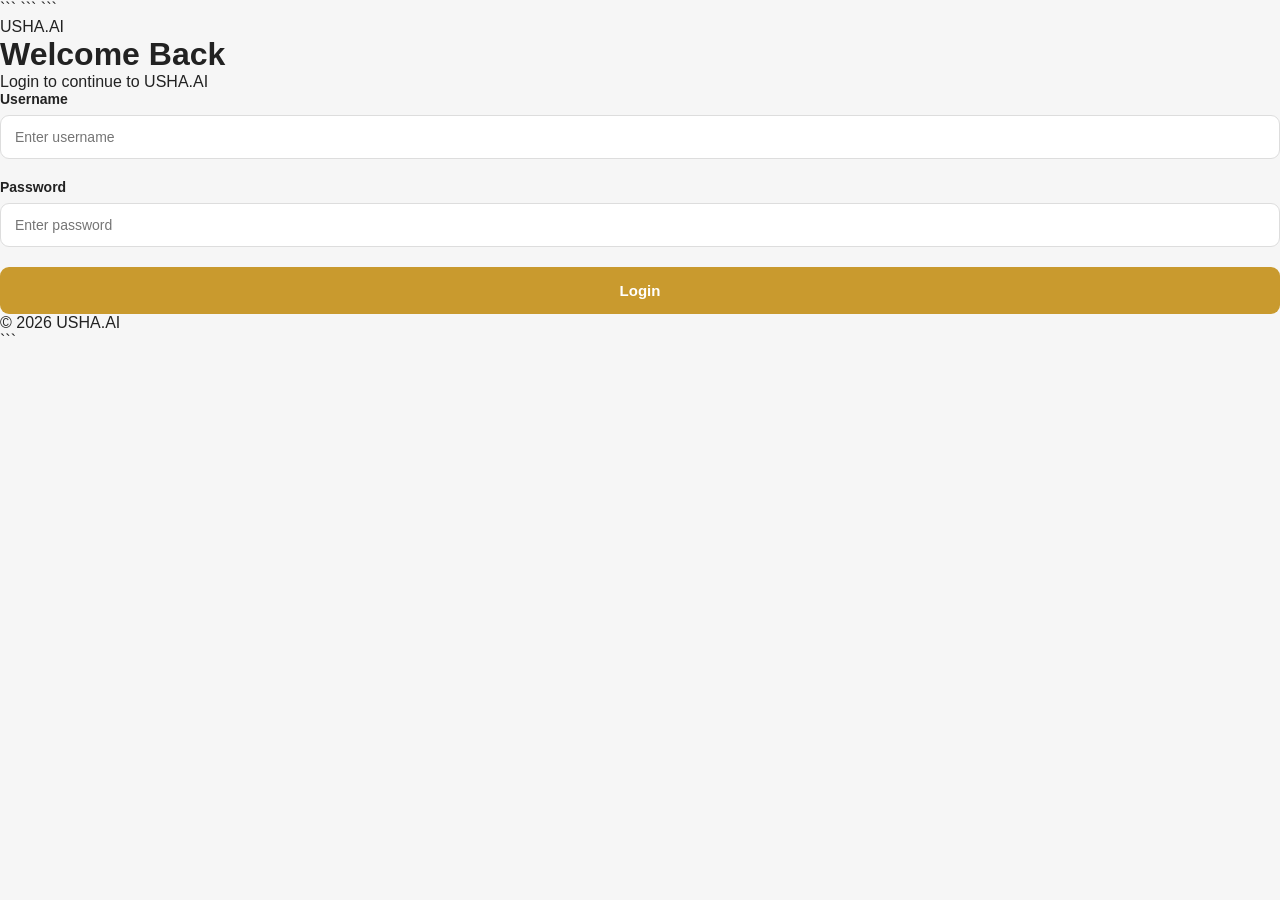
==== login.html @ f00f4779 "Create login.html" ====
<!DOCTYPE html>

<html lang="en">

<head>

```
<meta charset="UTF-8">

<meta
    name="viewport"
    content="width=device-width, initial-scale=1.0"
>

<title>Login | USHA.AI</title>

<link rel="stylesheet" href="style.css">
```

</head>

<body class="login-page">

```
<div class="login-card">


    <!-- LOGO -->

    <div class="login-logo">
        USHA<span>.AI</span>
    </div>


    <div class="login-line"></div>


    <h1>
        Welcome Back
    </h1>


    <p class="login-subtitle">
        Login to continue to USHA.AI
    </p>



    <!-- LOGIN FORM -->

    <form id="loginForm">


        <!-- USERNAME -->

        <div class="form-group">

            <label for="username">
                Username
            </label>


            <input
                type="text"
                id="username"
                placeholder="Enter username"
                autocomplete="username"
                required
            >

        </div>



        <!-- PASSWORD -->

        <div class="form-group">

            <label for="password">
                Password
            </label>


            <input
                type="password"
                id="password"
                placeholder="Enter password"
                autocomplete="current-password"
                required
            >

        </div>



        <!-- LOGIN BUTTON -->

        <button
            type="submit"
            id="loginButton"
        >
            Login
        </button>


        <!-- STATUS -->

        <div id="loginStatus"></div>


    </form>



    <!-- FOOTER -->

    <div class="login-footer">

        © 2026 USHA.AI

    </div>


</div>



<script src="script.js"></script>
```

</body>

</html>
---- style.css ----
* {
  margin: 0;
  padding: 0;
  box-sizing: border-box;
  }

html {
scroll-behavior: smooth;
}

body {
font-family: Arial, Helvetica, sans-serif;
background: #f6f6f6;
color: #222;
}

/* =========================
LAYOUT
========================= */

.layout {
display: flex;
min-height: 100vh;
}

/* =========================
LEFT NAVBAR
========================= */

.sidebar {
width: 245px;
min-height: 100vh;
background: #111111;
color: #ffffff;
position: fixed;
left: 0;
top: 0;
display: flex;
flex-direction: column;
padding: 30px 20px;
z-index: 1000;
}

/* =========================
BRAND
========================= */

.brand {
text-align: center;
padding-bottom: 30px;
}

.brand-logo {
font-size: 32px;
font-weight: 900;
letter-spacing: 2px;
color: #c99a2e;
}

.brand-logo span {
color: #ffffff;
}

.brand-line {
width: 45px;
height: 2px;
background: #c99a2e;
margin: 12px auto;
}

.brand p {
font-size: 10px;
color: #999999;
letter-spacing: 1px;
}

/* =========================
NAV MENU
========================= */

.nav-menu {
display: flex;
flex-direction: column;
gap: 8px;
}

.nav-menu a {
text-decoration: none;
color: #aaaaaa;
padding: 13px 15px;
border-radius: 9px;
font-size: 14px;
transition: 0.2s ease;
}

.nav-menu a:hover,
.nav-menu a.active {
background: #c99a2e;
color: #ffffff;
}

/* =========================
SIDEBAR BOTTOM
========================= */

.sidebar-bottom {
margin-top: auto;
text-align: center;
color: #666666;
}

/* =========================
MAIN CONTENT
========================= */

.main-content {
width: calc(100% - 245px);
margin-left: 245px;
padding: 50px;
}

/* =========================
HERO
========================= */

.hero {
max-width: 900px;
margin: 0 auto 40px;
text-align: center;
padding: 45px 20px;
}

.hero-badge {
display: inline-block;
padding: 6px 13px;
border: 1px solid #c99a2e;
color: #c99a2e;
border-radius: 30px;
font-size: 11px;
font-weight: 700;
letter-spacing: 1px;
margin-bottom: 15px;
}

.hero h1 {
font-size: 40px;
line-height: 1.2;
}

.hero h1 span {
color: #c99a2e;
}

.hero p {
color: #777777;
margin-top: 12px;
font-size: 15px;
}

/* =========================
COMING SOON
========================= */

.coming-section {
max-width: 900px;
margin: 0 auto 45px;
display: grid;
grid-template-columns: 1fr 1fr;
gap: 20px;
}

.coming-card {
background: #ffffff;
border: 1px solid #ead7a4;
border-radius: 18px;
padding: 30px 25px;
text-align: center;
box-shadow: 0 8px 25px rgba(0, 0, 0, 0.06);
}

.coming-icon {
width: 55px;
height: 55px;
margin: 0 auto 15px;
border-radius: 50%;
background: #c99a2e;
color: #ffffff;
display: flex;
align-items: center;
justify-content: center;
font-weight: 800;
font-size: 14px;
}

.coming-card h2 {
font-size: 21px;
margin-bottom: 12px;
}

.coming-badge {
display: inline-block;
background: #111111;
color: #ffffff;
padding: 6px 12px;
border-radius: 20px;
font-size: 10px;
font-weight: 700;
letter-spacing: 1px;
}

.coming-card p {
margin-top: 14px;
color: #777777;
font-size: 13px;
line-height: 1.6;
}

/* =========================
FORM SECTION
========================= */

.form-section {
max-width: 700px;
margin: 0 auto;
background: #ffffff;
padding: 35px;
border-radius: 18px;
box-shadow: 0 10px 35px rgba(0, 0, 0, 0.08);
}

.section-title {
text-align: center;
margin-bottom: 30px;
}

.section-title span {
color: #c99a2e;
font-size: 11px;
font-weight: 800;
letter-spacing: 2px;
}

.section-title h2 {
margin-top: 7px;
font-size: 25px;
}

.section-title p {
margin-top: 7px;
color: #777777;
font-size: 13px;
}

/* =========================
FORM
========================= */

.form-group {
margin-bottom: 20px;
}

.form-group label {
display: block;
margin-bottom: 8px;
font-size: 14px;
font-weight: 700;
}

.form-group input,
.form-group select,
.form-group textarea {
width: 100%;
padding: 13px 14px;
border: 1px solid #dddddd;
border-radius: 9px;
background: #ffffff;
color: #222222;
font-size: 14px;
font-family: inherit;
outline: none;
transition: 0.2s ease;
}

.form-group input:focus,
.form-group select:focus,
.form-group textarea:focus {
border-color: #c99a2e;
box-shadow: 0 0 0 3px rgba(201, 154, 46, 0.12);
}

.form-group textarea {
min-height: 140px;
resize: vertical;
}

.form-group input[type="file"] {
cursor: pointer;
padding: 10px;
}

.file-info {
display: block;
margin-top: 6px;
color: #999999;
font-size: 11px;
}

/* =========================
BUTTON
========================= */

button {
width: 100%;
padding: 15px;
border: none;
border-radius: 9px;
background: #c99a2e;
color: #ffffff;
font-size: 15px;
font-weight: 700;
cursor: pointer;
transition: 0.2s ease;
}

button:hover {
background: #b38724;
transform: translateY(-1px);
}

button:disabled {
opacity: 0.7;
cursor: not-allowed;
transform: none;
}

/* =========================
STATUS
========================= */

#status {
text-align: center;
margin-top: 15px;
font-size: 13px;
}

/* =========================
MOBILE
========================= */

@media (max-width: 800px) {

```
.sidebar {
    width: 100%;
    min-height: auto;
    height: auto;
    position: relative;
    padding: 20px 15px;
}

.layout {
    display: block;
}

.brand {
    padding-bottom: 15px;
}

.brand-logo {
    font-size: 27px;
}

.nav-menu {
    flex-direction: row;
    justify-content: center;
    flex-wrap: wrap;
}

.nav-menu a {
    padding: 9px 12px;
    font-size: 12px;
}

.sidebar-bottom {
    display: none;
}

.main-content {
    width: 100%;
    margin-left: 0;
    padding: 25px 15px;
}

.hero {
    padding: 25px 10px;
}

.hero h1 {
    font-size: 30px;
}

.coming-section {
    grid-template-columns: 1fr;
}

.form-section {
    padding: 25px 18px;
}
```

}

@media (max-width: 450px) {

```
.hero h1 {
    font-size: 26px;
}

.nav-menu {
    gap: 4px;
}

.nav-menu a {
    font-size: 11px;
    padding: 8px 9px;
}

.form-section {
    border-radius: 12px;
}
```

}
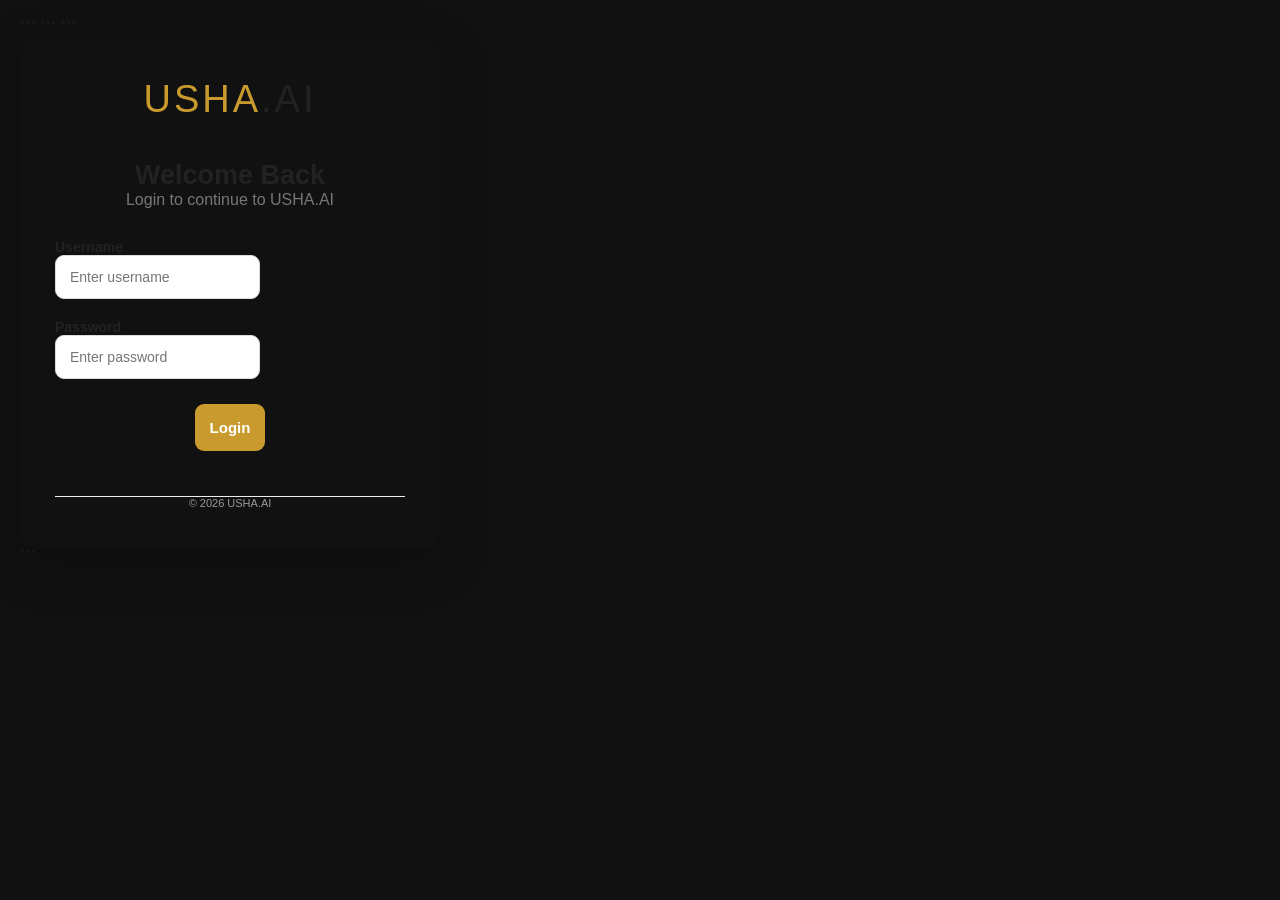
==== commit 36f86f90: "Update login.html" ====
--- a/login.html
+++ b/login.html
@@ -25,7 +25,7 @@
 <div class="login-card">
 
 
-    <!-- LOGO -->
+    <!-- USHA.AI LOGO -->
 
     <div class="login-logo">
         USHA<span>.AI</span>
@@ -103,7 +103,7 @@
         </button>
 
 
-        <!-- STATUS -->
+        <!-- LOGIN MESSAGE -->
 
         <div id="loginStatus"></div>
 
--- a/style.css
+++ b/style.css
@@ -11,249 +11,133 @@
 body {
 font-family: Arial, Helvetica, sans-serif;
 background: #f6f6f6;
-color: #222;
-}
-
-/* =========================
-LAYOUT
-========================= */
-
-.layout {
-display: flex;
+color: #222222;
+}
+
+/* ========================================
+LOGIN PAGE
+======================================== */
+
+.login-page {
 min-height: 100vh;
-}
-
-/* =========================
-LEFT NAVBAR
-========================= */
-
-.sidebar {
-width: 245px;
-min-height: 100vh;
-background: #111111;
-color: #ffffff;
-position: fixed;
-left: 0;
-top: 0;
-display: flex;
-flex-direction: column;
-padding: 30px 20px;
-z-index: 1000;
-}
-
-/* =========================
-BRAND
-========================= */
-
-.brand {
-text-align: center;
-padding-bottom: 30px;
-}
-
-.brand-logo {
-font-size: 32px;
-font-weight: 900;
-letter-spacing: 2px;
-color: #c99a2e;
-}
-
-.brand-logo span {
-color: #ffffff;
-}
-
-.brand-line {
-width: 45px;
-height: 2px;
-background: #c99a2e;
-margin: 12px auto;
-}
-
-.brand p {
-font-size: 10px;
-color: #999999;
-letter-spacing: 1px;
-}
-
-/* =========================
-NAV MENU
-========================= */
-
-.nav-menu {
-display: flex;
-flex-direction: column;
-gap: 8px;
-}
-
-.nav-menu a {
-text-decoration: none;
-color: #aaaaaa;
-padding: 13px 15px;
-border-radius: 9px;
-font-size: 14px;
-transition: 0.2s ease;
-}
-
-.nav-menu a:hover,
-.nav-menu a.active {
-background: #c99a2e;
-color: #ffffff;
-}
-
-/* =========================
-SIDEBAR BOTTOM
-========================= */
-
-.sidebar-bottom {
-margin-top: auto;
-text-align: center;
-color: #666666;
-}
-
-/* =========================
-MAIN CONTENT
-========================= */
-
-.main-content {
-width: calc(100% - 245px);
-margin-left: 245px;
-padding: 50px;
-}
-
-/* =========================
-HERO
-========================= */
-
-.hero {
-max-width: 900px;
-margin: 0 auto 40px;
-text-align: center;
-padding: 45px 20px;
-}
-
-.hero-badge {
-display: inline-block;
-padding: 6px 13px;
-border: 1px solid #c99a2e;
-color: #c99a2e;
-border-radius: 30px;
-font-size: 11px;
-font-weight: 700;
-letter-spacing: 1px;
-margin-bottom: 15px;
-}
-
-.hero h1 {
-font-size: 40px;
-line-height: 1.2;
-}
-
-.hero h1 span {
-color: #c99a2e;
-}
-
-.hero p {
-color: #777777;
-margin-top: 12px;
-font-size: 15px;
-}
-
-/* =========================
-COMING SOON
-========================= */
-
-.coming-section {
-max-width: 900px;
-margin: 0 auto 45px;
-display: grid;
-grid-template-columns: 1fr 1fr;
-gap: 20px;
-}
-
-.coming-card {
-background: #ffffff;
-border: 1px solid #ead7a4;
-border-radius: 18px;
-padding: 30px 25px;
-text-align: center;
-box-shadow: 0 8px 25px rgba(0, 0, 0, 0.06);
-}
-
-.coming-icon {
-width: 55px;
-height: 55px;
-margin: 0 auto 15px;
-border-radius: 50%;
-background: #c99a2e;
-color: #ffffff;
+
+```
 display: flex;
 align-items: center;
 justify-content: center;
-font-weight: 800;
-font-size: 14px;
-}
-
-.coming-card h2 {
-font-size: 21px;
-margin-bottom: 12px;
-}
-
-.coming-badge {
-display: inline-block;
+
+padding: 20px;
+
 background: #111111;
-color: #ffffff;
-padding: 6px 12px;
+```
+
+}
+
+.login-card {
+width: 100%;
+max-width: 420px;
+
+```
+background: #ffffff;
+
+padding: 40px 35px;
+
 border-radius: 20px;
-font-size: 10px;
-font-weight: 700;
-letter-spacing: 1px;
-}
-
-.coming-card p {
-margin-top: 14px;
+
+box-shadow:
+    0 15px 50px rgba(0, 0, 0, 0.25);
+
+text-align: center;
+```
+
+}
+
+.login-logo {
+font-size: 38px;
+
+```
+font-weight: 900;
+
+letter-spacing: 3px;
+
+color: #c99a2e;
+```
+
+}
+
+.login-logo span {
+color: #222222;
+}
+
+.login-line {
+width: 50px;
+height: 2px;
+
+```
+background: #c99a2e;
+
+margin: 12px auto 25px;
+```
+
+}
+
+.login-card h1 {
+font-size: 27px;
+
+```
+margin-bottom: 8px;
+```
+
+}
+
+.login-subtitle {
 color: #777777;
+
+```
 font-size: 13px;
-line-height: 1.6;
-}
-
-/* =========================
-FORM SECTION
-========================= */
-
-.form-section {
-max-width: 700px;
-margin: 0 auto;
-background: #ffffff;
-padding: 35px;
-border-radius: 18px;
-box-shadow: 0 10px 35px rgba(0, 0, 0, 0.08);
-}
-
-.section-title {
-text-align: center;
+
 margin-bottom: 30px;
-}
-
-.section-title span {
-color: #c99a2e;
+```
+
+}
+
+.login-card .form-group {
+text-align: left;
+}
+
+.login-card button {
+margin-top: 5px;
+}
+
+#loginStatus {
+min-height: 20px;
+
+```
+margin-top: 15px;
+
+font-size: 13px;
+```
+
+}
+
+.login-footer {
+margin-top: 25px;
+
+```
+padding-top: 20px;
+
+border-top: 1px solid #eeeeee;
+
+color: #999999;
+
 font-size: 11px;
-font-weight: 800;
-letter-spacing: 2px;
-}
-
-.section-title h2 {
-margin-top: 7px;
-font-size: 25px;
-}
-
-.section-title p {
-margin-top: 7px;
-color: #777777;
-font-size: 13px;
-}
-
-/* =========================
-FORM
-========================= */
+```
+
+}
+
+/* ========================================
+GENERAL FORM
+======================================== */
 
 .form-group {
 margin-bottom: 20px;
@@ -261,174 +145,793 @@
 
 .form-group label {
 display: block;
+
+```
 margin-bottom: 8px;
+
 font-size: 14px;
+
 font-weight: 700;
+```
+
 }
 
 .form-group input,
 .form-group select,
 .form-group textarea {
+
+```
 width: 100%;
+
 padding: 13px 14px;
+
 border: 1px solid #dddddd;
+
 border-radius: 9px;
+
 background: #ffffff;
+
 color: #222222;
+
 font-size: 14px;
+
 font-family: inherit;
+
 outline: none;
+
 transition: 0.2s ease;
+```
+
 }
 
 .form-group input:focus,
 .form-group select:focus,
 .form-group textarea:focus {
+
+```
 border-color: #c99a2e;
-box-shadow: 0 0 0 3px rgba(201, 154, 46, 0.12);
+
+box-shadow:
+    0 0 0 3px rgba(201, 154, 46, 0.12);
+```
+
 }
 
 .form-group textarea {
+
+```
 min-height: 140px;
+
 resize: vertical;
+```
+
 }
 
 .form-group input[type="file"] {
+
+```
 cursor: pointer;
+
 padding: 10px;
+```
+
 }
 
 .file-info {
+
+```
 display: block;
+
 margin-top: 6px;
+
 color: #999999;
+
 font-size: 11px;
-}
-
-/* =========================
+```
+
+}
+
+/* ========================================
 BUTTON
-========================= */
+======================================== */
 
 button {
+
+```
 width: 100%;
+
 padding: 15px;
+
 border: none;
+
 border-radius: 9px;
+
 background: #c99a2e;
+
 color: #ffffff;
+
 font-size: 15px;
+
 font-weight: 700;
+
 cursor: pointer;
+
 transition: 0.2s ease;
+```
+
 }
 
 button:hover {
+
+```
 background: #b38724;
+
 transform: translateY(-1px);
+```
+
 }
 
 button:disabled {
+
+```
 opacity: 0.7;
+
 cursor: not-allowed;
+
 transform: none;
-}
-
-/* =========================
+```
+
+}
+
+/* ========================================
+MAIN LAYOUT
+======================================== */
+
+.layout {
+
+```
+display: flex;
+
+min-height: 100vh;
+```
+
+}
+
+/* ========================================
+LEFT SIDEBAR
+======================================== */
+
+.sidebar {
+
+```
+width: 245px;
+
+min-height: 100vh;
+
+background: #111111;
+
+color: #ffffff;
+
+position: fixed;
+
+left: 0;
+
+top: 0;
+
+display: flex;
+
+flex-direction: column;
+
+padding: 30px 20px;
+
+z-index: 1000;
+```
+
+}
+
+/* BRAND */
+
+.brand {
+
+```
+text-align: center;
+
+padding-bottom: 30px;
+```
+
+}
+
+.brand-logo {
+
+```
+font-size: 32px;
+
+font-weight: 900;
+
+letter-spacing: 2px;
+
+color: #c99a2e;
+```
+
+}
+
+.brand-logo span {
+
+```
+color: #ffffff;
+```
+
+}
+
+.brand-line {
+
+```
+width: 45px;
+
+height: 2px;
+
+background: #c99a2e;
+
+margin: 12px auto;
+```
+
+}
+
+.brand p {
+
+```
+font-size: 10px;
+
+color: #999999;
+
+letter-spacing: 1px;
+```
+
+}
+
+/* NAVIGATION */
+
+.nav-menu {
+
+```
+display: flex;
+
+flex-direction: column;
+
+gap: 8px;
+```
+
+}
+
+.nav-menu a {
+
+```
+text-decoration: none;
+
+color: #aaaaaa;
+
+padding: 13px 15px;
+
+border-radius: 9px;
+
+font-size: 14px;
+
+transition: 0.2s ease;
+```
+
+}
+
+.nav-menu a:hover,
+.nav-menu a.active {
+
+```
+background: #c99a2e;
+
+color: #ffffff;
+```
+
+}
+
+/* LOGOUT */
+
+.logout-button {
+
+```
+margin-top: 20px;
+
+background: transparent;
+
+border: 1px solid #444444;
+
+color: #bbbbbb;
+
+font-size: 13px;
+
+padding: 11px;
+```
+
+}
+
+.logout-button:hover {
+
+```
+background: #c99a2e;
+
+border-color: #c99a2e;
+
+color: #ffffff;
+```
+
+}
+
+/* SIDEBAR BOTTOM */
+
+.sidebar-bottom {
+
+```
+margin-top: auto;
+
+text-align: center;
+
+color: #666666;
+```
+
+}
+
+/* ========================================
+MAIN CONTENT
+======================================== */
+
+.main-content {
+
+```
+width: calc(100% - 245px);
+
+margin-left: 245px;
+
+padding: 50px;
+```
+
+}
+
+/* ========================================
+HERO
+======================================== */
+
+.hero {
+
+```
+max-width: 900px;
+
+margin: 0 auto 40px;
+
+text-align: center;
+
+padding: 45px 20px;
+```
+
+}
+
+.hero-badge {
+
+```
+display: inline-block;
+
+padding: 6px 13px;
+
+border: 1px solid #c99a2e;
+
+color: #c99a2e;
+
+border-radius: 30px;
+
+font-size: 11px;
+
+font-weight: 700;
+
+letter-spacing: 1px;
+
+margin-bottom: 15px;
+```
+
+}
+
+.hero h1 {
+
+```
+font-size: 40px;
+
+line-height: 1.2;
+```
+
+}
+
+.hero h1 span {
+
+```
+color: #c99a2e;
+```
+
+}
+
+.hero p {
+
+```
+color: #777777;
+
+margin-top: 12px;
+
+font-size: 15px;
+```
+
+}
+
+/* ========================================
+COMING SOON
+======================================== */
+
+.coming-section {
+
+```
+max-width: 900px;
+
+margin: 0 auto 45px;
+
+display: grid;
+
+grid-template-columns: 1fr 1fr;
+
+gap: 20px;
+```
+
+}
+
+.coming-card {
+
+```
+background: #ffffff;
+
+border: 1px solid #ead7a4;
+
+border-radius: 18px;
+
+padding: 30px 25px;
+
+text-align: center;
+
+box-shadow:
+    0 8px 25px rgba(0, 0, 0, 0.06);
+```
+
+}
+
+.coming-icon {
+
+```
+width: 55px;
+
+height: 55px;
+
+margin: 0 auto 15px;
+
+border-radius: 50%;
+
+background: #c99a2e;
+
+color: #ffffff;
+
+display: flex;
+
+align-items: center;
+
+justify-content: center;
+
+font-weight: 800;
+
+font-size: 14px;
+```
+
+}
+
+.coming-card h2 {
+
+```
+font-size: 21px;
+
+margin-bottom: 12px;
+```
+
+}
+
+.coming-badge {
+
+```
+display: inline-block;
+
+background: #111111;
+
+color: #ffffff;
+
+padding: 6px 12px;
+
+border-radius: 20px;
+
+font-size: 10px;
+
+font-weight: 700;
+
+letter-spacing: 1px;
+```
+
+}
+
+.coming-card p {
+
+```
+margin-top: 14px;
+
+color: #777777;
+
+font-size: 13px;
+
+line-height: 1.6;
+```
+
+}
+
+/* ========================================
+SUBMISSION FORM
+======================================== */
+
+.form-section {
+
+```
+max-width: 700px;
+
+margin: 0 auto;
+
+background: #ffffff;
+
+padding: 35px;
+
+border-radius: 18px;
+
+box-shadow:
+    0 10px 35px rgba(0, 0, 0, 0.08);
+```
+
+}
+
+.section-title {
+
+```
+text-align: center;
+
+margin-bottom: 30px;
+```
+
+}
+
+.section-title span {
+
+```
+color: #c99a2e;
+
+font-size: 11px;
+
+font-weight: 800;
+
+letter-spacing: 2px;
+```
+
+}
+
+.section-title h2 {
+
+```
+margin-top: 7px;
+
+font-size: 25px;
+```
+
+}
+
+.section-title p {
+
+```
+margin-top: 7px;
+
+color: #777777;
+
+font-size: 13px;
+```
+
+}
+
+/* ========================================
 STATUS
-========================= */
+======================================== */
 
 #status {
+
+```
 text-align: center;
+
 margin-top: 15px;
+
 font-size: 13px;
-}
-
-/* =========================
+```
+
+}
+
+/* ========================================
+FOOTER
+======================================== */
+
+.footer {
+
+```
+text-align: center;
+
+margin-top: 35px;
+
+padding: 20px;
+
+color: #999999;
+
+font-size: 11px;
+```
+
+}
+
+/* ========================================
 MOBILE
-========================= */
+======================================== */
 
 @media (max-width: 800px) {
 
 ```
 .sidebar {
+
     width: 100%;
+
     min-height: auto;
-    height: auto;
+
     position: relative;
+
     padding: 20px 15px;
 }
 
+
 .layout {
+
     display: block;
 }
 
+
 .brand {
+
     padding-bottom: 15px;
 }
 
+
 .brand-logo {
+
     font-size: 27px;
 }
 
+
 .nav-menu {
+
     flex-direction: row;
+
     justify-content: center;
+
     flex-wrap: wrap;
 }
 
+
 .nav-menu a {
+
     padding: 9px 12px;
+
     font-size: 12px;
 }
 
+
+.logout-button {
+
+    width: 140px;
+
+    margin: 15px auto 0;
+}
+
+
 .sidebar-bottom {
+
     display: none;
 }
 
+
 .main-content {
+
     width: 100%;
+
     margin-left: 0;
+
     padding: 25px 15px;
 }
 
+
 .hero {
+
     padding: 25px 10px;
 }
 
+
 .hero h1 {
+
     font-size: 30px;
 }
 
+
 .coming-section {
+
     grid-template-columns: 1fr;
 }
 
+
 .form-section {
+
     padding: 25px 18px;
 }
 ```
 
 }
 
+/* ========================================
+SMALL MOBILE
+======================================== */
+
 @media (max-width: 450px) {
 
 ```
 .hero h1 {
+
     font-size: 26px;
 }
 
+
 .nav-menu {
+
     gap: 4px;
 }
 
+
 .nav-menu a {
+
     font-size: 11px;
+
     padding: 8px 9px;
 }
 
+
 .form-section {
+
     border-radius: 12px;
 }
-```
-
-}
+
+
+.login-card {
+
+    padding: 35px 20px;
+}
+
+
+.login-logo {
+
+    font-size: 32px;
+}
+```
+
+}
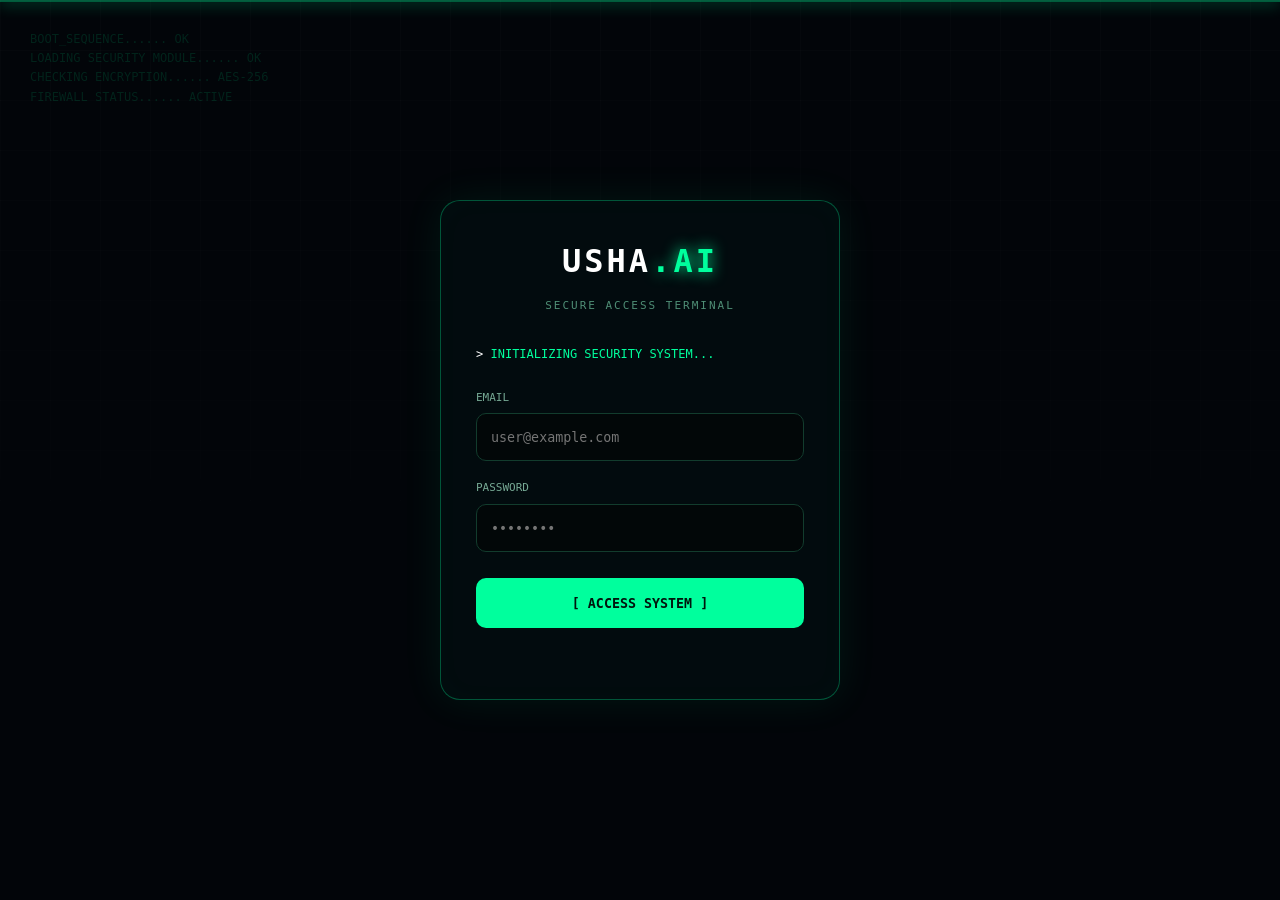
==== commit baa6233d: "Update login.html" ====
--- a/login.html
+++ b/login.html
@@ -1,133 +1,305 @@
 <!DOCTYPE html>
-
 <html lang="en">
-
 <head>
-
-```
-<meta charset="UTF-8">
-
-<meta
-    name="viewport"
-    content="width=device-width, initial-scale=1.0"
->
-
-<title>Login | USHA.AI</title>
-
-<link rel="stylesheet" href="style.css">
-```
-
+    <meta charset="UTF-8">
+    <meta
+        name="viewport"
+        content="width=device-width, initial-scale=1.0"
+    >
+
+    <title>USHA.AI — Login</title>
+
+    <link rel="stylesheet" href="style.css">
+
+    <style>
+        body {
+            margin: 0;
+            min-height: 100vh;
+            display: flex;
+            align-items: center;
+            justify-content: center;
+            overflow: hidden;
+            background: #020509;
+            color: #00ff9d;
+            font-family: monospace;
+        }
+
+        .login-bg {
+            position: fixed;
+            inset: 0;
+            overflow: hidden;
+            z-index: -1;
+        }
+
+        .terminal {
+            position: absolute;
+            inset: 0;
+            padding: 30px;
+            color: rgba(0, 255, 157, 0.12);
+            font-size: 12px;
+            line-height: 1.6;
+            white-space: pre-wrap;
+            overflow: hidden;
+        }
+
+        .scanline {
+            position: absolute;
+            left: 0;
+            right: 0;
+            height: 2px;
+            background: rgba(0, 255, 157, 0.35);
+            box-shadow: 0 0 15px #00ff9d;
+            animation: scan 4s linear infinite;
+        }
+
+        @keyframes scan {
+            from {
+                top: -5%;
+            }
+
+            to {
+                top: 105%;
+            }
+        }
+
+        .login-box {
+            width: min(400px, calc(100% - 40px));
+            padding: 35px;
+
+            background: rgba(3, 12, 16, 0.92);
+
+            border: 1px solid rgba(0, 255, 157, 0.3);
+            border-radius: 20px;
+
+            box-shadow:
+                0 0 40px rgba(0, 255, 157, 0.08),
+                inset 0 0 30px rgba(0, 255, 157, 0.02);
+
+            backdrop-filter: blur(15px);
+        }
+
+        .login-logo {
+            text-align: center;
+            margin-bottom: 30px;
+        }
+
+        .login-logo h1 {
+            margin: 0;
+            color: #fff;
+            font-size: 32px;
+            letter-spacing: 3px;
+        }
+
+        .login-logo h1 span {
+            color: #00ff9d;
+            text-shadow: 0 0 15px #00ff9d;
+        }
+
+        .login-logo p {
+            margin-top: 10px;
+            color: #4f8f76;
+            font-size: 11px;
+            letter-spacing: 2px;
+        }
+
+        .terminal-status {
+            margin-bottom: 25px;
+            color: #00ff9d;
+            font-size: 12px;
+        }
+
+        .terminal-status::before {
+            content: "> ";
+            color: #fff;
+        }
+
+        .input-group {
+            margin-bottom: 18px;
+        }
+
+        .input-group label {
+            display: block;
+            margin-bottom: 7px;
+            color: #76a994;
+            font-size: 11px;
+        }
+
+        .input-group input {
+            width: 100%;
+            height: 48px;
+            padding: 0 14px;
+
+            box-sizing: border-box;
+
+            background: #020708;
+            border: 1px solid #123c2d;
+            border-radius: 10px;
+
+            color: #00ff9d;
+            font-family: monospace;
+
+            outline: none;
+        }
+
+        .input-group input:focus {
+            border-color: #00ff9d;
+            box-shadow:
+                0 0 15px rgba(0, 255, 157, 0.12);
+        }
+
+        .login-btn {
+            width: 100%;
+            height: 50px;
+
+            margin-top: 8px;
+
+            border: 0;
+            border-radius: 10px;
+
+            background: #00ff9d;
+            color: #00150d;
+
+            font-family: monospace;
+            font-weight: 900;
+
+            cursor: pointer;
+
+            transition: 0.25s;
+        }
+
+        .login-btn:hover {
+            background: #65ffc1;
+            box-shadow:
+                0 0 25px rgba(0, 255, 157, 0.35);
+            transform: translateY(-2px);
+        }
+
+        .login-btn:disabled {
+            opacity: 0.5;
+            cursor: wait;
+        }
+
+        #loginStatus {
+            min-height: 20px;
+            margin-top: 16px;
+            text-align: center;
+            font-size: 11px;
+        }
+
+        .success {
+            color: #00ff9d;
+        }
+
+        .error {
+            color: #ff5577;
+        }
+    </style>
 </head>
 
-<body class="login-page">
-
-```
-<div class="login-card">
-
-
-    <!-- USHA.AI LOGO -->
+<body>
+
+<div class="login-bg">
+    <div class="terminal" id="terminal"></div>
+    <div class="scanline"></div>
+</div>
+
+<div class="login-box">
 
     <div class="login-logo">
-        USHA<span>.AI</span>
+        <h1>USHA<span>.AI</span></h1>
+        <p>SECURE ACCESS TERMINAL</p>
     </div>
 
-
-    <div class="login-line"></div>
-
-
-    <h1>
-        Welcome Back
-    </h1>
-
-
-    <p class="login-subtitle">
-        Login to continue to USHA.AI
-    </p>
-
-
-
-    <!-- LOGIN FORM -->
+    <div class="terminal-status" id="terminalStatus">
+        INITIALIZING SECURITY SYSTEM...
+    </div>
 
     <form id="loginForm">
 
-
-        <!-- USERNAME -->
-
-        <div class="form-group">
-
-            <label for="username">
-                Username
-            </label>
-
+        <div class="input-group">
+            <label>EMAIL</label>
 
             <input
-                type="text"
-                id="username"
-                placeholder="Enter username"
-                autocomplete="username"
+                type="email"
+                id="email"
+                placeholder="user@example.com"
+                autocomplete="email"
                 required
             >
-
         </div>
 
-
-
-        <!-- PASSWORD -->
-
-        <div class="form-group">
-
-            <label for="password">
-                Password
-            </label>
-
+        <div class="input-group">
+            <label>PASSWORD</label>
 
             <input
                 type="password"
                 id="password"
-                placeholder="Enter password"
+                placeholder="••••••••"
                 autocomplete="current-password"
                 required
             >
-
         </div>
-
-
-
-        <!-- LOGIN BUTTON -->
 
         <button
             type="submit"
+            class="login-btn"
             id="loginButton"
         >
-            Login
+            [ ACCESS SYSTEM ]
         </button>
 
-
-        <!-- LOGIN MESSAGE -->
-
         <div id="loginStatus"></div>
 
-
     </form>
 
-
-
-    <!-- FOOTER -->
-
-    <div class="login-footer">
-
-        © 2026 USHA.AI
-
-    </div>
-
-
 </div>
 
 
-
-<script src="script.js"></script>
-```
+<script type="module">
+
+    /*
+     * Firebase config will be added here
+     * after creating your Firebase project.
+     */
+
+    const terminal = document.getElementById("terminal");
+    const terminalStatus =
+        document.getElementById("terminalStatus");
+
+    const lines = [
+        "BOOT_SEQUENCE...... OK",
+        "LOADING SECURITY MODULE...... OK",
+        "CHECKING ENCRYPTION...... AES-256",
+        "FIREWALL STATUS...... ACTIVE",
+        "AUTHENTICATION NODE...... ONLINE",
+        "SCANNING CONNECTION...... SECURE",
+        "WAITING FOR USER CREDENTIALS..."
+    ];
+
+    let lineIndex = 0;
+
+    function showTerminal() {
+
+        if (lineIndex >= lines.length) {
+            terminalStatus.textContent =
+                "SECURE CONNECTION ESTABLISHED";
+            return;
+        }
+
+        terminal.textContent +=
+            lines[lineIndex] + "\n";
+
+        lineIndex++;
+
+        setTimeout(
+            showTerminal,
+            350
+        );
+    }
+
+    showTerminal();
+
+</script>
 
 </body>
-
 </html>
--- a/style.css
+++ b/style.css
@@ -1,937 +1,1704 @@
+/* =========================================================
+   USHA.AI — COMPLETE STYLE.CSS
+   Modern AI / Futuristic / Responsive Design
+   Works with the current index.html
+   ========================================================= */
+
+/* =========================
+   ROOT VARIABLES
+   ========================= */
+
+:root {
+    --bg: #050816;
+    --bg-secondary: #080d1f;
+    --card: rgba(13, 20, 42, 0.78);
+    --card-solid: #0d142a;
+
+    --primary: #00e5ff;
+    --primary-dark: #00a9bd;
+    --secondary: #7c3cff;
+    --accent: #00ffb3;
+
+    --text: #f4f7ff;
+    --text-soft: #aab5d1;
+    --text-muted: #697594;
+
+    --border: rgba(0, 229, 255, 0.16);
+    --border-hover: rgba(0, 229, 255, 0.55);
+
+    --danger: #ff4d6d;
+    --success: #00e6a8;
+
+    --sidebar-width: 270px;
+
+    --shadow:
+        0 20px 60px rgba(0, 0, 0, 0.45);
+
+    --glow:
+        0 0 25px rgba(0, 229, 255, 0.20);
+
+    --radius: 20px;
+}
+
+
+/* =========================
+   RESET
+   ========================= */
+
 * {
-  margin: 0;
-  padding: 0;
-  box-sizing: border-box;
-  }
+    margin: 0;
+    padding: 0;
+    box-sizing: border-box;
+}
 
 html {
-scroll-behavior: smooth;
+    scroll-behavior: smooth;
 }
 
 body {
-font-family: Arial, Helvetica, sans-serif;
-background: #f6f6f6;
-color: #222222;
-}
-
-/* ========================================
-LOGIN PAGE
-======================================== */
-
-.login-page {
-min-height: 100vh;
-
-```
-display: flex;
-align-items: center;
-justify-content: center;
-
-padding: 20px;
-
-background: #111111;
-```
-
-}
-
-.login-card {
-width: 100%;
-max-width: 420px;
-
-```
-background: #ffffff;
-
-padding: 40px 35px;
-
-border-radius: 20px;
-
-box-shadow:
-    0 15px 50px rgba(0, 0, 0, 0.25);
-
-text-align: center;
-```
-
-}
-
-.login-logo {
-font-size: 38px;
-
-```
-font-weight: 900;
-
-letter-spacing: 3px;
-
-color: #c99a2e;
-```
-
-}
-
-.login-logo span {
-color: #222222;
-}
-
-.login-line {
-width: 50px;
-height: 2px;
-
-```
-background: #c99a2e;
-
-margin: 12px auto 25px;
-```
-
-}
-
-.login-card h1 {
-font-size: 27px;
-
-```
-margin-bottom: 8px;
-```
-
-}
-
-.login-subtitle {
-color: #777777;
-
-```
-font-size: 13px;
-
-margin-bottom: 30px;
-```
-
-}
-
-.login-card .form-group {
-text-align: left;
-}
-
-.login-card button {
-margin-top: 5px;
-}
-
-#loginStatus {
-min-height: 20px;
-
-```
-margin-top: 15px;
-
-font-size: 13px;
-```
-
-}
-
-.login-footer {
-margin-top: 25px;
-
-```
-padding-top: 20px;
-
-border-top: 1px solid #eeeeee;
-
-color: #999999;
-
-font-size: 11px;
-```
-
-}
-
-/* ========================================
-GENERAL FORM
-======================================== */
+    min-height: 100vh;
+
+    font-family:
+        Inter,
+        "Segoe UI",
+        Roboto,
+        Arial,
+        sans-serif;
+
+    background:
+        radial-gradient(
+            circle at 15% 10%,
+            rgba(124, 60, 255, 0.12),
+            transparent 30%
+        ),
+        radial-gradient(
+            circle at 85% 20%,
+            rgba(0, 229, 255, 0.09),
+            transparent 30%
+        ),
+        linear-gradient(
+            135deg,
+            #03050d 0%,
+            #050816 45%,
+            #070b19 100%
+        );
+
+    color: var(--text);
+
+    line-height: 1.6;
+
+    overflow-x: hidden;
+}
+
+body::before {
+    content: "";
+
+    position: fixed;
+    inset: 0;
+
+    pointer-events: none;
+
+    background-image:
+        linear-gradient(
+            rgba(255, 255, 255, 0.015) 1px,
+            transparent 1px
+        ),
+        linear-gradient(
+            90deg,
+            rgba(255, 255, 255, 0.015) 1px,
+            transparent 1px
+        );
+
+    background-size: 50px 50px;
+
+    mask-image: linear-gradient(
+        to bottom,
+        black,
+        transparent 85%
+    );
+
+    z-index: -1;
+}
+
+
+/* =========================
+   SELECTION
+   ========================= */
+
+::selection {
+    background: var(--primary);
+    color: #001014;
+}
+
+
+/* =========================
+   SCROLLBAR
+   ========================= */
+
+::-webkit-scrollbar {
+    width: 8px;
+}
+
+::-webkit-scrollbar-track {
+    background: #03050d;
+}
+
+::-webkit-scrollbar-thumb {
+    background:
+        linear-gradient(
+            var(--secondary),
+            var(--primary)
+        );
+
+    border-radius: 20px;
+}
+
+::-webkit-scrollbar-thumb:hover {
+    background: var(--primary);
+}
+
+
+/* =========================
+   LINKS
+   ========================= */
+
+a {
+    color: inherit;
+    text-decoration: none;
+}
+
+
+/* =========================
+   LAYOUT
+   ========================= */
+
+.layout {
+    min-height: 100vh;
+    display: flex;
+}
+
+
+/* =========================
+   SIDEBAR
+   ========================= */
+
+.sidebar {
+    position: fixed;
+
+    top: 0;
+    left: 0;
+
+    width: var(--sidebar-width);
+    height: 100vh;
+
+    display: flex;
+    flex-direction: column;
+
+    padding: 38px 25px 25px;
+
+    background:
+        linear-gradient(
+            180deg,
+            rgba(9, 14, 32, 0.97),
+            rgba(4, 8, 20, 0.98)
+        );
+
+    border-right: 1px solid var(--border);
+
+    box-shadow:
+        15px 0 50px rgba(0, 0, 0, 0.25);
+
+    z-index: 1000;
+
+    backdrop-filter: blur(20px);
+    -webkit-backdrop-filter: blur(20px);
+}
+
+
+/* =========================
+   BRAND
+   ========================= */
+
+.brand {
+    text-align: center;
+    margin-bottom: 55px;
+}
+
+.brand-logo {
+    font-size: 31px;
+
+    font-weight: 900;
+
+    letter-spacing: 2px;
+
+    color: #ffffff;
+
+    text-shadow:
+        0 0 10px rgba(255,255,255,0.15);
+}
+
+.brand-logo span {
+    color: var(--primary);
+
+    text-shadow:
+        0 0 10px rgba(0,229,255,0.6),
+        0 0 30px rgba(0,229,255,0.25);
+}
+
+.brand-line {
+    width: 65px;
+    height: 2px;
+
+    margin: 14px auto;
+
+    background:
+        linear-gradient(
+            90deg,
+            transparent,
+            var(--primary),
+            transparent
+        );
+
+    box-shadow:
+        0 0 12px var(--primary);
+}
+
+.brand p {
+    color: var(--text-muted);
+
+    font-size: 10px;
+
+    letter-spacing: 2px;
+
+    font-weight: 700;
+}
+
+
+/* =========================
+   NAVIGATION
+   ========================= */
+
+.nav-menu {
+    display: flex;
+    flex-direction: column;
+
+    gap: 9px;
+}
+
+.nav-menu a {
+    position: relative;
+
+    display: flex;
+    align-items: center;
+
+    min-height: 48px;
+
+    padding: 0 18px;
+
+    border: 1px solid transparent;
+
+    border-radius: 12px;
+
+    color: var(--text-soft);
+
+    font-size: 14px;
+    font-weight: 600;
+
+    transition:
+        color 0.25s ease,
+        background 0.25s ease,
+        border 0.25s ease,
+        transform 0.25s ease;
+}
+
+.nav-menu a::before {
+    content: "";
+
+    width: 0;
+    height: 2px;
+
+    position: absolute;
+
+    left: 0;
+    top: 50%;
+
+    transform: translateY(-50%);
+
+    background: var(--primary);
+
+    box-shadow:
+        0 0 10px var(--primary);
+
+    transition: width 0.25s ease;
+}
+
+.nav-menu a:hover {
+    color: #ffffff;
+
+    background:
+        rgba(0, 229, 255, 0.07);
+
+    border-color:
+        rgba(0, 229, 255, 0.12);
+
+    transform: translateX(4px);
+}
+
+.nav-menu a:hover::before {
+    width: 4px;
+}
+
+.nav-menu a.active {
+    color: var(--primary);
+
+    background:
+        linear-gradient(
+            90deg,
+            rgba(0,229,255,0.13),
+            rgba(124,60,255,0.08)
+        );
+
+    border-color:
+        rgba(0,229,255,0.18);
+
+    box-shadow:
+        inset 0 0 20px rgba(0,229,255,0.03),
+        0 0 20px rgba(0,229,255,0.05);
+}
+
+.nav-menu a.active::before {
+    width: 4px;
+}
+
+
+/* =========================
+   LOGOUT
+   ========================= */
+
+.logout-button {
+    width: 100%;
+
+    margin-top: auto;
+
+    min-height: 46px;
+
+    border: 1px solid rgba(255,77,109,0.20);
+
+    border-radius: 12px;
+
+    background:
+        rgba(255,77,109,0.05);
+
+    color: #ff8da3;
+
+    font-size: 13px;
+
+    font-weight: 700;
+
+    cursor: pointer;
+
+    transition:
+        all 0.25s ease;
+}
+
+.logout-button:hover {
+    color: #ffffff;
+
+    background:
+        rgba(255,77,109,0.12);
+
+    border-color:
+        rgba(255,77,109,0.55);
+
+    box-shadow:
+        0 0 20px rgba(255,77,109,0.12);
+
+    transform: translateY(-2px);
+}
+
+.logout-button:active {
+    transform: translateY(0);
+}
+
+
+/* =========================
+   SIDEBAR BOTTOM
+   ========================= */
+
+.sidebar-bottom {
+    text-align: center;
+
+    margin-top: 22px;
+
+    color: var(--text-muted);
+
+    font-size: 11px;
+
+    letter-spacing: 0.5px;
+}
+
+
+/* =========================
+   MAIN CONTENT
+   ========================= */
+
+.main-content {
+    width: calc(100% - var(--sidebar-width));
+
+    margin-left: var(--sidebar-width);
+
+    min-height: 100vh;
+
+    padding: 0 55px 60px;
+}
+
+
+/* =========================
+   HERO
+   ========================= */
+
+.hero {
+    position: relative;
+
+    min-height: 620px;
+
+    display: flex;
+    flex-direction: column;
+
+    justify-content: center;
+
+    align-items: flex-start;
+
+    padding:
+        90px
+        clamp(20px, 7vw, 110px);
+
+    overflow: hidden;
+
+    border-bottom:
+        1px solid rgba(0,229,255,0.08);
+}
+
+.hero::before {
+    content: "";
+
+    position: absolute;
+
+    width: 500px;
+    height: 500px;
+
+    right: -150px;
+    top: 80px;
+
+    border-radius: 50%;
+
+    background:
+        radial-gradient(
+            circle,
+            rgba(0,229,255,0.16),
+            transparent 65%
+        );
+
+    filter: blur(20px);
+
+    animation:
+        floatGlow 7s ease-in-out infinite;
+}
+
+.hero::after {
+    content: "";
+
+    position: absolute;
+
+    width: 350px;
+    height: 350px;
+
+    left: -150px;
+    bottom: -120px;
+
+    border-radius: 50%;
+
+    background:
+        radial-gradient(
+            circle,
+            rgba(124,60,255,0.18),
+            transparent 70%
+        );
+
+    filter: blur(25px);
+
+    animation:
+        floatGlow 9s ease-in-out infinite reverse;
+}
+
+.hero > * {
+    position: relative;
+    z-index: 2;
+}
+
+
+/* =========================
+   HERO BADGE
+   ========================= */
+
+.hero-badge {
+    display: inline-flex;
+
+    align-items: center;
+
+    padding: 8px 15px;
+
+    margin-bottom: 22px;
+
+    border:
+        1px solid rgba(0,229,255,0.28);
+
+    border-radius: 100px;
+
+    background:
+        rgba(0,229,255,0.06);
+
+    color: var(--primary);
+
+    font-size: 11px;
+
+    font-weight: 800;
+
+    letter-spacing: 3px;
+
+    box-shadow:
+        0 0 20px rgba(0,229,255,0.06);
+}
+
+.hero-badge::before {
+    content: "";
+
+    width: 6px;
+    height: 6px;
+
+    margin-right: 9px;
+
+    border-radius: 50%;
+
+    background: var(--accent);
+
+    box-shadow:
+        0 0 10px var(--accent);
+
+    animation: pulse 1.8s infinite;
+}
+
+
+/* =========================
+   HERO TITLE
+   ========================= */
+
+.hero h1 {
+    max-width: 900px;
+
+    font-size:
+        clamp(42px, 6vw, 82px);
+
+    line-height: 1.05;
+
+    font-weight: 900;
+
+    letter-spacing: -3px;
+
+    margin-bottom: 25px;
+
+    color: #ffffff;
+}
+
+.hero h1 span {
+    display: inline-block;
+
+    color: transparent;
+
+    background:
+        linear-gradient(
+            90deg,
+            var(--primary),
+            #8b5cf6,
+            var(--accent)
+        );
+
+    background-clip: text;
+    -webkit-background-clip: text;
+
+    text-shadow:
+        0 0 30px rgba(0,229,255,0.12);
+}
+
+.hero p {
+    max-width: 650px;
+
+    color: var(--text-soft);
+
+    font-size:
+        clamp(16px, 2vw, 20px);
+
+    line-height: 1.8;
+}
+
+
+/* =========================
+   COMING SOON SECTION
+   ========================= */
+
+.coming-section {
+    display: grid;
+
+    grid-template-columns:
+        repeat(2, minmax(0, 1fr));
+
+    gap: 25px;
+
+    max-width: 1100px;
+
+    margin:
+        70px auto;
+
+    padding: 0 20px;
+}
+
+
+/* =========================
+   COMING CARDS
+   ========================= */
+
+.coming-card {
+    position: relative;
+
+    min-height: 270px;
+
+    display: flex;
+    flex-direction: column;
+
+    justify-content: center;
+
+    align-items: flex-start;
+
+    padding: 38px;
+
+    overflow: hidden;
+
+    border:
+        1px solid var(--border);
+
+    border-radius: var(--radius);
+
+    background:
+        linear-gradient(
+            145deg,
+            rgba(15,24,49,0.90),
+            rgba(7,13,29,0.82)
+        );
+
+    box-shadow:
+        var(--shadow);
+
+    backdrop-filter: blur(15px);
+
+    transition:
+        transform 0.35s ease,
+        border-color 0.35s ease,
+        box-shadow 0.35s ease;
+}
+
+.coming-card::before {
+    content: "";
+
+    position: absolute;
+
+    width: 180px;
+    height: 180px;
+
+    right: -70px;
+    bottom: -70px;
+
+    border-radius: 50%;
+
+    background:
+        radial-gradient(
+            circle,
+            rgba(0,229,255,0.12),
+            transparent 70%
+        );
+
+    pointer-events: none;
+}
+
+.coming-card:hover {
+    transform:
+        translateY(-8px);
+
+    border-color:
+        var(--border-hover);
+
+    box-shadow:
+        0 25px 70px rgba(0,0,0,0.50),
+        0 0 30px rgba(0,229,255,0.07);
+}
+
+
+/* =========================
+   COMING ICON
+   ========================= */
+
+.coming-icon {
+    width: 62px;
+    height: 62px;
+
+    display: flex;
+    align-items: center;
+    justify-content: center;
+
+    margin-bottom: 22px;
+
+    border-radius: 17px;
+
+    border:
+        1px solid rgba(0,229,255,0.28);
+
+    background:
+        linear-gradient(
+            135deg,
+            rgba(0,229,255,0.13),
+            rgba(124,60,255,0.12)
+        );
+
+    color: var(--primary);
+
+    font-size: 16px;
+
+    font-weight: 900;
+
+    letter-spacing: 1px;
+
+    box-shadow:
+        0 0 25px rgba(0,229,255,0.07);
+}
+
+.coming-card h2 {
+    margin-bottom: 10px;
+
+    color: #ffffff;
+
+    font-size: 25px;
+
+    font-weight: 800;
+}
+
+.coming-card p {
+    max-width: 420px;
+
+    color: var(--text-muted);
+
+    font-size: 14px;
+}
+
+
+/* =========================
+   COMING BADGE
+   ========================= */
+
+.coming-badge {
+    display: inline-flex;
+
+    padding: 5px 10px;
+
+    margin-bottom: 14px;
+
+    border-radius: 50px;
+
+    border:
+        1px solid rgba(124,60,255,0.30);
+
+    background:
+        rgba(124,60,255,0.08);
+
+    color: #bda4ff;
+
+    font-size: 9px;
+
+    font-weight: 900;
+
+    letter-spacing: 1.5px;
+}
+
+
+/* =========================
+   FORM SECTION
+   ========================= */
+
+.form-section {
+    max-width: 900px;
+
+    margin:
+        100px auto 80px;
+
+    padding: 0 20px;
+}
+
+
+/* =========================
+   SECTION TITLE
+   ========================= */
+
+.section-title {
+    margin-bottom: 40px;
+
+    text-align: center;
+}
+
+.section-title > span {
+    display: inline-block;
+
+    margin-bottom: 12px;
+
+    color: var(--primary);
+
+    font-size: 10px;
+
+    font-weight: 900;
+
+    letter-spacing: 3px;
+}
+
+.section-title h2 {
+    margin-bottom: 10px;
+
+    font-size:
+        clamp(30px, 4vw, 45px);
+
+    line-height: 1.2;
+
+    font-weight: 900;
+
+    color: #ffffff;
+}
+
+.section-title p {
+    color: var(--text-muted);
+
+    font-size: 14px;
+}
+
+
+/* =========================
+   FORM
+   ========================= */
+
+#submissionForm {
+    position: relative;
+
+    padding: 38px;
+
+    border:
+        1px solid var(--border);
+
+    border-radius: 24px;
+
+    background:
+        linear-gradient(
+            145deg,
+            rgba(14,22,46,0.90),
+            rgba(7,12,27,0.92)
+        );
+
+    box-shadow:
+        0 30px 90px rgba(0,0,0,0.40);
+
+    backdrop-filter: blur(18px);
+    -webkit-backdrop-filter: blur(18px);
+}
+
+#submissionForm::before {
+    content: "";
+
+    position: absolute;
+
+    top: 0;
+    left: 10%;
+
+    width: 80%;
+    height: 1px;
+
+    background:
+        linear-gradient(
+            90deg,
+            transparent,
+            var(--primary),
+            transparent
+        );
+
+    box-shadow:
+        0 0 15px var(--primary);
+
+    opacity: 0.7;
+}
+
+
+/* =========================
+   FORM GROUP
+   ========================= */
 
 .form-group {
-margin-bottom: 20px;
+    margin-bottom: 23px;
 }
 
 .form-group label {
-display: block;
-
-```
-margin-bottom: 8px;
-
-font-size: 14px;
-
-font-weight: 700;
-```
-
-}
+    display: block;
+
+    margin-bottom: 8px;
+
+    color: #dce4fa;
+
+    font-size: 12px;
+
+    font-weight: 700;
+
+    letter-spacing: 0.5px;
+}
+
+
+/* =========================
+   INPUTS
+   ========================= */
 
 .form-group input,
 .form-group select,
 .form-group textarea {
-
-```
-width: 100%;
-
-padding: 13px 14px;
-
-border: 1px solid #dddddd;
-
-border-radius: 9px;
-
-background: #ffffff;
-
-color: #222222;
-
-font-size: 14px;
-
-font-family: inherit;
-
-outline: none;
-
-transition: 0.2s ease;
-```
-
+    width: 100%;
+
+    border:
+        1px solid rgba(120,140,190,0.17);
+
+    border-radius: 12px;
+
+    outline: none;
+
+    background:
+        rgba(3,7,18,0.75);
+
+    color: #ffffff;
+
+    font-family: inherit;
+
+    font-size: 14px;
+
+    transition:
+        border-color 0.25s ease,
+        box-shadow 0.25s ease,
+        background 0.25s ease;
+}
+
+.form-group input,
+.form-group select {
+    height: 50px;
+
+    padding:
+        0 15px;
+}
+
+.form-group textarea {
+    min-height: 145px;
+
+    padding: 14px 15px;
+
+    resize: vertical;
+}
+
+.form-group input::placeholder,
+.form-group textarea::placeholder {
+    color: #4f5b78;
+}
+
+.form-group input:hover,
+.form-group select:hover,
+.form-group textarea:hover {
+    border-color:
+        rgba(0,229,255,0.28);
 }
 
 .form-group input:focus,
 .form-group select:focus,
 .form-group textarea:focus {
-
-```
-border-color: #c99a2e;
-
-box-shadow:
-    0 0 0 3px rgba(201, 154, 46, 0.12);
-```
-
-}
-
-.form-group textarea {
-
-```
-min-height: 140px;
-
-resize: vertical;
-```
-
-}
+    border-color:
+        var(--primary);
+
+    background:
+        rgba(0,229,255,0.025);
+
+    box-shadow:
+        0 0 0 3px rgba(0,229,255,0.06),
+        0 0 25px rgba(0,229,255,0.06);
+}
+
+
+/* =========================
+   SELECT
+   ========================= */
+
+.form-group select {
+    appearance: none;
+    -webkit-appearance: none;
+
+    cursor: pointer;
+
+    background-image:
+        linear-gradient(45deg, transparent 50%, var(--primary) 50%),
+        linear-gradient(135deg, var(--primary) 50%, transparent 50%);
+
+    background-position:
+        calc(100% - 19px) 21px,
+        calc(100% - 13px) 21px;
+
+    background-size:
+        6px 6px,
+        6px 6px;
+
+    background-repeat: no-repeat;
+}
+
+.form-group select option {
+    background: #0b1124;
+
+    color: #ffffff;
+}
+
+
+/* =========================
+   FILE INPUT
+   ========================= */
 
 .form-group input[type="file"] {
-
-```
-cursor: pointer;
-
-padding: 10px;
-```
-
+    height: auto;
+
+    padding: 10px;
+
+    cursor: pointer;
+}
+
+.form-group input[type="file"]::file-selector-button {
+    margin-right: 12px;
+
+    padding: 9px 14px;
+
+    border: 0;
+
+    border-radius: 8px;
+
+    background:
+        linear-gradient(
+            135deg,
+            var(--secondary),
+            #5b21b6
+        );
+
+    color: #ffffff;
+
+    font-family: inherit;
+
+    font-size: 12px;
+
+    font-weight: 700;
+
+    cursor: pointer;
+
+    transition:
+        opacity 0.2s ease;
+}
+
+.form-group input[type="file"]::file-selector-button:hover {
+    opacity: 0.85;
 }
 
 .file-info {
-
-```
-display: block;
-
-margin-top: 6px;
-
-color: #999999;
-
-font-size: 11px;
-```
-
-}
-
-/* ========================================
-BUTTON
-======================================== */
-
-button {
-
-```
-width: 100%;
-
-padding: 15px;
-
-border: none;
-
-border-radius: 9px;
-
-background: #c99a2e;
-
-color: #ffffff;
-
-font-size: 15px;
-
-font-weight: 700;
-
-cursor: pointer;
-
-transition: 0.2s ease;
-```
-
-}
-
-button:hover {
-
-```
-background: #b38724;
-
-transform: translateY(-1px);
-```
-
-}
-
-button:disabled {
-
-```
-opacity: 0.7;
-
-cursor: not-allowed;
-
-transform: none;
-```
-
-}
-
-/* ========================================
-MAIN LAYOUT
-======================================== */
-
-.layout {
-
-```
-display: flex;
-
-min-height: 100vh;
-```
-
-}
-
-/* ========================================
-LEFT SIDEBAR
-======================================== */
-
-.sidebar {
-
-```
-width: 245px;
-
-min-height: 100vh;
-
-background: #111111;
-
-color: #ffffff;
-
-position: fixed;
-
-left: 0;
-
-top: 0;
-
-display: flex;
-
-flex-direction: column;
-
-padding: 30px 20px;
-
-z-index: 1000;
-```
-
-}
-
-/* BRAND */
-
-.brand {
-
-```
-text-align: center;
-
-padding-bottom: 30px;
-```
-
-}
-
-.brand-logo {
-
-```
-font-size: 32px;
-
-font-weight: 900;
-
-letter-spacing: 2px;
-
-color: #c99a2e;
-```
-
-}
-
-.brand-logo span {
-
-```
-color: #ffffff;
-```
-
-}
-
-.brand-line {
-
-```
-width: 45px;
-
-height: 2px;
-
-background: #c99a2e;
-
-margin: 12px auto;
-```
-
-}
-
-.brand p {
-
-```
-font-size: 10px;
-
-color: #999999;
-
-letter-spacing: 1px;
-```
-
-}
-
-/* NAVIGATION */
-
-.nav-menu {
-
-```
-display: flex;
-
-flex-direction: column;
-
-gap: 8px;
-```
-
-}
-
-.nav-menu a {
-
-```
-text-decoration: none;
-
-color: #aaaaaa;
-
-padding: 13px 15px;
-
-border-radius: 9px;
-
-font-size: 14px;
-
-transition: 0.2s ease;
-```
-
-}
-
-.nav-menu a:hover,
-.nav-menu a.active {
-
-```
-background: #c99a2e;
-
-color: #ffffff;
-```
-
-}
-
-/* LOGOUT */
-
-.logout-button {
-
-```
-margin-top: 20px;
-
-background: transparent;
-
-border: 1px solid #444444;
-
-color: #bbbbbb;
-
-font-size: 13px;
-
-padding: 11px;
-```
-
-}
-
-.logout-button:hover {
-
-```
-background: #c99a2e;
-
-border-color: #c99a2e;
-
-color: #ffffff;
-```
-
-}
-
-/* SIDEBAR BOTTOM */
-
-.sidebar-bottom {
-
-```
-margin-top: auto;
-
-text-align: center;
-
-color: #666666;
-```
-
-}
-
-/* ========================================
-MAIN CONTENT
-======================================== */
-
-.main-content {
-
-```
-width: calc(100% - 245px);
-
-margin-left: 245px;
-
-padding: 50px;
-```
-
-}
-
-/* ========================================
-HERO
-======================================== */
-
-.hero {
-
-```
-max-width: 900px;
-
-margin: 0 auto 40px;
-
-text-align: center;
-
-padding: 45px 20px;
-```
-
-}
-
-.hero-badge {
-
-```
-display: inline-block;
-
-padding: 6px 13px;
-
-border: 1px solid #c99a2e;
-
-color: #c99a2e;
-
-border-radius: 30px;
-
-font-size: 11px;
-
-font-weight: 700;
-
-letter-spacing: 1px;
-
-margin-bottom: 15px;
-```
-
-}
-
-.hero h1 {
-
-```
-font-size: 40px;
-
-line-height: 1.2;
-```
-
-}
-
-.hero h1 span {
-
-```
-color: #c99a2e;
-```
-
-}
-
-.hero p {
-
-```
-color: #777777;
-
-margin-top: 12px;
-
-font-size: 15px;
-```
-
-}
-
-/* ========================================
-COMING SOON
-======================================== */
-
-.coming-section {
-
-```
-max-width: 900px;
-
-margin: 0 auto 45px;
-
-display: grid;
-
-grid-template-columns: 1fr 1fr;
-
-gap: 20px;
-```
-
-}
-
-.coming-card {
-
-```
-background: #ffffff;
-
-border: 1px solid #ead7a4;
-
-border-radius: 18px;
-
-padding: 30px 25px;
-
-text-align: center;
-
-box-shadow:
-    0 8px 25px rgba(0, 0, 0, 0.06);
-```
-
-}
-
-.coming-icon {
-
-```
-width: 55px;
-
-height: 55px;
-
-margin: 0 auto 15px;
-
-border-radius: 50%;
-
-background: #c99a2e;
-
-color: #ffffff;
-
-display: flex;
-
-align-items: center;
-
-justify-content: center;
-
-font-weight: 800;
-
-font-size: 14px;
-```
-
-}
-
-.coming-card h2 {
-
-```
-font-size: 21px;
-
-margin-bottom: 12px;
-```
-
-}
-
-.coming-badge {
-
-```
-display: inline-block;
-
-background: #111111;
-
-color: #ffffff;
-
-padding: 6px 12px;
-
-border-radius: 20px;
-
-font-size: 10px;
-
-font-weight: 700;
-
-letter-spacing: 1px;
-```
-
-}
-
-.coming-card p {
-
-```
-margin-top: 14px;
-
-color: #777777;
-
-font-size: 13px;
-
-line-height: 1.6;
-```
-
-}
-
-/* ========================================
-SUBMISSION FORM
-======================================== */
-
+    display: block;
+
+    margin-top: 7px;
+
+    color: var(--text-muted);
+
+    font-size: 10px;
+}
+
+
+/* =========================
+   SUBMIT BUTTON
+   ========================= */
+
+#submitButton {
+    position: relative;
+
+    width: 100%;
+
+    min-height: 54px;
+
+    margin-top: 10px;
+
+    border: 0;
+
+    border-radius: 13px;
+
+    background:
+        linear-gradient(
+            100deg,
+            #00bcd4,
+            #00e5ff 45%,
+            #7c3cff
+        );
+
+    color: #020611;
+
+    font-family: inherit;
+
+    font-size: 14px;
+
+    font-weight: 900;
+
+    letter-spacing: 0.4px;
+
+    cursor: pointer;
+
+    overflow: hidden;
+
+    box-shadow:
+        0 10px 30px rgba(0,229,255,0.15);
+
+    transition:
+        transform 0.25s ease,
+        box-shadow 0.25s ease,
+        filter 0.25s ease;
+}
+
+#submitButton::before {
+    content: "";
+
+    position: absolute;
+
+    top: 0;
+    left: -120%;
+
+    width: 80%;
+    height: 100%;
+
+    background:
+        linear-gradient(
+            90deg,
+            transparent,
+            rgba(255,255,255,0.4),
+            transparent
+        );
+
+    transform: skewX(-20deg);
+
+    transition:
+        left 0.6s ease;
+}
+
+#submitButton:hover {
+    transform:
+        translateY(-3px);
+
+    filter:
+        brightness(1.08);
+
+    box-shadow:
+        0 15px 40px rgba(0,229,255,0.24),
+        0 0 30px rgba(124,60,255,0.13);
+}
+
+#submitButton:hover::before {
+    left: 130%;
+}
+
+#submitButton:active {
+    transform:
+        translateY(0);
+}
+
+
+/* =========================
+   FORM STATUS
+   ========================= */
+
+#status {
+    min-height: 24px;
+
+    margin-top: 15px;
+
+    text-align: center;
+
+    color: var(--text-soft);
+
+    font-size: 13px;
+}
+
+
+/* =========================
+   FOOTER
+   ========================= */
+
+.footer {
+    max-width: 1100px;
+
+    margin:
+        100px auto 0;
+
+    padding:
+        30px 20px;
+
+    border-top:
+        1px solid rgba(0,229,255,0.08);
+
+    text-align: center;
+}
+
+.footer p {
+    margin: 4px 0;
+
+    color: var(--text-muted);
+
+    font-size: 11px;
+
+    letter-spacing: 1px;
+}
+
+.footer p:first-child {
+    color: #7d89a8;
+
+    font-weight: 600;
+}
+
+
+/* =========================
+   FOCUS ACCESSIBILITY
+   ========================= */
+
+button:focus-visible,
+a:focus-visible,
+input:focus-visible,
+select:focus-visible,
+textarea:focus-visible {
+    outline:
+        2px solid var(--primary);
+
+    outline-offset: 3px;
+}
+
+
+/* =========================
+   ANIMATIONS
+   ========================= */
+
+@keyframes pulse {
+    0%,
+    100% {
+        opacity: 1;
+
+        transform: scale(1);
+
+        box-shadow:
+            0 0 8px var(--accent);
+    }
+
+    50% {
+        opacity: 0.45;
+
+        transform: scale(0.75);
+
+        box-shadow:
+            0 0 18px var(--accent);
+    }
+}
+
+@keyframes floatGlow {
+    0%,
+    100% {
+        transform:
+            translate3d(0, 0, 0);
+    }
+
+    50% {
+        transform:
+            translate3d(0, -25px, 0);
+    }
+}
+
+
+/* =========================
+   PAGE LOAD ANIMATION
+   ========================= */
+
+.hero,
+.coming-card,
 .form-section {
-
-```
-max-width: 700px;
-
-margin: 0 auto;
-
-background: #ffffff;
-
-padding: 35px;
-
-border-radius: 18px;
-
-box-shadow:
-    0 10px 35px rgba(0, 0, 0, 0.08);
-```
-
-}
-
-.section-title {
-
-```
-text-align: center;
-
-margin-bottom: 30px;
-```
-
-}
-
-.section-title span {
-
-```
-color: #c99a2e;
-
-font-size: 11px;
-
-font-weight: 800;
-
-letter-spacing: 2px;
-```
-
-}
-
-.section-title h2 {
-
-```
-margin-top: 7px;
-
-font-size: 25px;
-```
-
-}
-
-.section-title p {
-
-```
-margin-top: 7px;
-
-color: #777777;
-
-font-size: 13px;
-```
-
-}
-
-/* ========================================
-STATUS
-======================================== */
-
-#status {
-
-```
-text-align: center;
-
-margin-top: 15px;
-
-font-size: 13px;
-```
-
-}
-
-/* ========================================
-FOOTER
-======================================== */
-
-.footer {
-
-```
-text-align: center;
-
-margin-top: 35px;
-
-padding: 20px;
-
-color: #999999;
-
-font-size: 11px;
-```
-
-}
-
-/* ========================================
-MOBILE
-======================================== */
-
-@media (max-width: 800px) {
-
-```
-.sidebar {
-
-    width: 100%;
-
-    min-height: auto;
-
-    position: relative;
-
-    padding: 20px 15px;
-}
-
-
-.layout {
-
-    display: block;
-}
-
-
-.brand {
-
-    padding-bottom: 15px;
-}
-
-
-.brand-logo {
-
-    font-size: 27px;
-}
-
-
-.nav-menu {
-
-    flex-direction: row;
-
-    justify-content: center;
-
-    flex-wrap: wrap;
-}
-
-
-.nav-menu a {
-
-    padding: 9px 12px;
-
-    font-size: 12px;
-}
-
-
-.logout-button {
-
-    width: 140px;
-
-    margin: 15px auto 0;
-}
-
-
-.sidebar-bottom {
-
-    display: none;
-}
-
-
-.main-content {
-
-    width: 100%;
-
-    margin-left: 0;
-
-    padding: 25px 15px;
-}
-
-
-.hero {
-
-    padding: 25px 10px;
-}
-
-
-.hero h1 {
-
-    font-size: 30px;
-}
-
-
-.coming-section {
-
-    grid-template-columns: 1fr;
-}
-
+    animation:
+        pageIn 0.8s ease both;
+}
+
+.coming-card:nth-child(2) {
+    animation-delay: 0.12s;
+}
 
 .form-section {
-
-    padding: 25px 18px;
-}
-```
-
-}
-
-/* ========================================
-SMALL MOBILE
-======================================== */
-
-@media (max-width: 450px) {
-
-```
-.hero h1 {
-
-    font-size: 26px;
-}
-
-
-.nav-menu {
-
-    gap: 4px;
-}
-
-
-.nav-menu a {
-
-    font-size: 11px;
-
-    padding: 8px 9px;
-}
-
-
-.form-section {
-
-    border-radius: 12px;
-}
-
-
-.login-card {
-
-    padding: 35px 20px;
-}
-
-
-.login-logo {
-
-    font-size: 32px;
-}
-```
-
-}
+    animation-delay: 0.2s;
+}
+
+@keyframes pageIn {
+    from {
+        opacity: 0;
+
+        transform:
+            translateY(20px);
+    }
+
+    to {
+        opacity: 1;
+
+        transform:
+            translateY(0);
+    }
+}
+
+
+/* =========================================================
+   TABLET
+   ========================================================= */
+
+@media (max-width: 1000px) {
+
+    :root {
+        --sidebar-width: 220px;
+    }
+
+    .sidebar {
+        padding:
+            30px 18px 20px;
+    }
+
+    .brand-logo {
+        font-size: 26px;
+    }
+
+    .main-content {
+        padding:
+            0 30px 50px;
+    }
+
+    .hero {
+        min-height: 560px;
+
+        padding:
+            70px 45px;
+    }
+
+    .coming-section {
+        gap: 18px;
+    }
+
+}
+
+
+/* =========================================================
+   MOBILE
+   ========================================================= */
+
+@media (max-width: 760px) {
+
+    :root {
+        --sidebar-width: 0px;
+    }
+
+    body {
+        font-size: 14px;
+    }
+
+    .layout {
+        display: block;
+    }
+
+    /* -------------------------
+       MOBILE SIDEBAR
+       ------------------------- */
+
+    .sidebar {
+        position: sticky;
+
+        top: 0;
+        left: 0;
+
+        width: 100%;
+        height: auto;
+
+        min-height: auto;
+
+        display: block;
+
+        padding:
+            16px 18px;
+
+        border-right: 0;
+
+        border-bottom:
+            1px solid var(--border);
+
+        box-shadow:
+            0 10px 35px rgba(0,0,0,0.30);
+    }
+
+    .brand {
+        margin: 0 0 15px;
+    }
+
+    .brand-logo {
+        font-size: 24px;
+    }
+
+    .brand-line,
+    .brand p {
+        display: none;
+    }
+
+    .nav-menu {
+        display: grid;
+
+        grid-template-columns:
+            repeat(4, 1fr);
+
+        gap: 6px;
+    }
+
+    .nav-menu a {
+        min-height: 40px;
+
+        justify-content: center;
+
+        padding: 0 5px;
+
+        font-size: 11px;
+
+        text-align: center;
+    }
+
+    .nav-menu a::before {
+        display: none;
+    }
+
+    .nav-menu a:hover {
+        transform: none;
+    }
+
+    .logout-button {
+        display: none;
+    }
+
+    .sidebar-bottom {
+        display: none;
+    }
+
+
+    /* -------------------------
+       MAIN
+       ------------------------- */
+
+    .main-content {
+        width: 100%;
+
+        margin-left: 0;
+
+        padding:
+            0 16px 40px;
+    }
+
+
+    /* -------------------------
+       HERO
+       ------------------------- */
+
+    .hero {
+        min-height: 520px;
+
+        padding:
+            65px 15px;
+
+        align-items: center;
+
+        text-align: center;
+    }
+
+    .hero h1 {
+        font-size:
+            clamp(38px, 12vw, 58px);
+
+        letter-spacing: -2px;
+    }
+
+    .hero p {
+        font-size: 15px;
+
+        max-width: 450px;
+    }
+
+    .hero-badge {
+        font-size: 9px;
+
+        letter-spacing: 2px;
+    }
+
+
+    /* -------------------------
+       COMING CARDS
+       ------------------------- */
+
+    .coming-section {
+        grid-template-columns: 1fr;
+
+        margin:
+            55px auto;
+
+        padding: 0;
+    }
+
+    .coming-card {
+        min-height: 245px;
+
+        padding: 28px;
+    }
+
+
+    /* -------------------------
+       FORM
+       ------------------------- */
+
+    .form-section {
+        margin:
+            70px auto 50px;
+
+        padding: 0;
+    }
+
+    #submissionForm {
+        padding:
+            25px 20px;
+
+        border-radius: 18px;
+    }
+
+    .section-title h2 {
+        font-size: 30px;
+    }
+
+    .section-title p {
+        font-size: 13px;
+    }
+
+
+    /* -------------------------
+       FOOTER
+       ------------------------- */
+
+    .footer {
+        margin-top: 70px;
+
+        padding:
+            25px 10px;
+    }
+
+}
+
+
+/* =========================================================
+   SMALL MOBILE
+   ========================================================= */
+
+@media (max-width: 430px) {
+
+    .sidebar {
+        padding:
+            13px 10px;
+    }
+
+    .brand-logo {
+        font-size: 21px;
+    }
+
+    .nav-menu {
+        gap: 4px;
+    }
+
+    .nav-menu a {
+        min-height: 38px;
+
+        font-size: 9px;
+
+        border-radius: 8px;
+    }
+
+    .main-content {
+        padding:
+            0 12px 35px;
+    }
+
+    .hero {
+        min-height: 500px;
+
+        padding:
+            55px 8px;
+    }
+
+    .hero h1 {
+        font-size: 39px;
+
+        letter-spacing: -1.5px;
+    }
+
+    .hero p {
+        font-size: 14px;
+    }
+
+    .coming-card {
+        padding: 24px;
+
+        min-height: 230px;
+    }
+
+    .coming-card h2 {
+        font-size: 22px;
+    }
+
+    #submissionForm {
+        padding:
+            22px 16px;
+    }
+
+    .form-group input,
+    .form-group select {
+        height: 48px;
+    }
+
+}
+
+
+/* =========================================================
+   REDUCED MOTION
+   ========================================================= */
+
+@media (prefers-reduced-motion: reduce) {
+
+    *,
+    *::before,
+    *::after {
+        animation-duration: 0.01ms !important;
+
+        animation-iteration-count: 1 !important;
+
+        scroll-behavior: auto !important;
+
+        transition-duration: 0.01ms !important;
+    }
+
+}
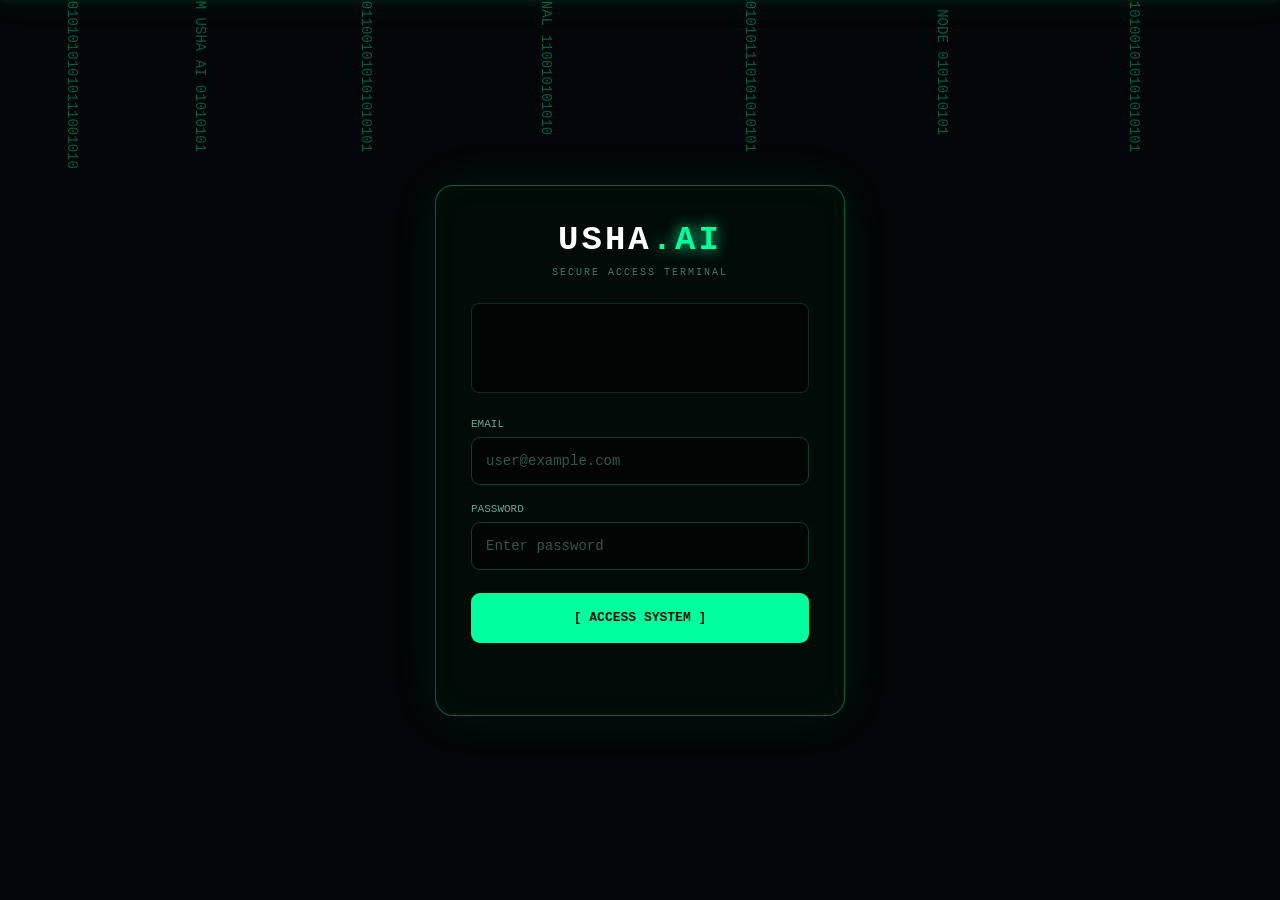
==== commit 54f646b7: "Update login.html" ====
--- a/login.html
+++ b/login.html
@@ -2,164 +2,279 @@
 <html lang="en">
 <head>
     <meta charset="UTF-8">
-    <meta
-        name="viewport"
-        content="width=device-width, initial-scale=1.0"
-    >
+    <meta name="viewport" content="width=device-width, initial-scale=1.0">
 
     <title>USHA.AI — Login</title>
 
-    <link rel="stylesheet" href="style.css">
-
     <style>
+        * {
+            box-sizing: border-box;
+        }
+
         body {
             margin: 0;
             min-height: 100vh;
+            overflow: hidden;
+
             display: flex;
             align-items: center;
             justify-content: center;
-            overflow: hidden;
+
             background: #020509;
             color: #00ff9d;
-            font-family: monospace;
-        }
-
-        .login-bg {
+
+            font-family: "Courier New", monospace;
+        }
+
+        /* Hacker background */
+
+        .matrix {
             position: fixed;
             inset: 0;
             overflow: hidden;
-            z-index: -1;
-        }
-
-        .terminal {
+            z-index: -2;
+        }
+
+        .matrix span {
             position: absolute;
-            inset: 0;
-            padding: 30px;
-            color: rgba(0, 255, 157, 0.12);
-            font-size: 12px;
-            line-height: 1.6;
-            white-space: pre-wrap;
-            overflow: hidden;
-        }
+            top: -100px;
+
+            color: rgba(0, 255, 157, 0.35);
+
+            font-size: 14px;
+            writing-mode: vertical-rl;
+
+            animation: fall linear infinite;
+        }
+
+        .matrix span:nth-child(1) {
+            left: 5%;
+            animation-duration: 7s;
+        }
+
+        .matrix span:nth-child(2) {
+            left: 15%;
+            animation-duration: 5s;
+        }
+
+        .matrix span:nth-child(3) {
+            left: 28%;
+            animation-duration: 8s;
+        }
+
+        .matrix span:nth-child(4) {
+            left: 42%;
+            animation-duration: 6s;
+        }
+
+        .matrix span:nth-child(5) {
+            left: 58%;
+            animation-duration: 9s;
+        }
+
+        .matrix span:nth-child(6) {
+            left: 73%;
+            animation-duration: 5.5s;
+        }
+
+        .matrix span:nth-child(7) {
+            left: 88%;
+            animation-duration: 7.5s;
+        }
+
+        @keyframes fall {
+            from {
+                transform: translateY(-120%);
+            }
+
+            to {
+                transform: translateY(120vh);
+            }
+        }
+
+        /* Scan line */
 
         .scanline {
-            position: absolute;
+            position: fixed;
             left: 0;
             right: 0;
+            top: -5px;
+
             height: 2px;
-            background: rgba(0, 255, 157, 0.35);
-            box-shadow: 0 0 15px #00ff9d;
+
+            background: #00ff9d;
+
+            box-shadow:
+                0 0 10px #00ff9d,
+                0 0 30px #00ff9d;
+
+            opacity: 0.5;
+
             animation: scan 4s linear infinite;
         }
 
         @keyframes scan {
-            from {
-                top: -5%;
-            }
-
             to {
                 top: 105%;
             }
         }
 
+        /* Login box */
+
         .login-box {
-            width: min(400px, calc(100% - 40px));
+            width: min(410px, calc(100% - 35px));
+
             padding: 35px;
 
-            background: rgba(3, 12, 16, 0.92);
-
-            border: 1px solid rgba(0, 255, 157, 0.3);
-            border-radius: 20px;
+            background:
+                rgba(2, 12, 9, 0.94);
+
+            border:
+                1px solid rgba(0, 255, 157, 0.35);
+
+            border-radius: 18px;
 
             box-shadow:
-                0 0 40px rgba(0, 255, 157, 0.08),
-                inset 0 0 30px rgba(0, 255, 157, 0.02);
-
-            backdrop-filter: blur(15px);
-        }
-
-        .login-logo {
+                0 0 50px rgba(0, 255, 157, 0.08),
+                inset 0 0 35px rgba(0, 255, 157, 0.025);
+
+            backdrop-filter: blur(12px);
+        }
+
+        .logo {
             text-align: center;
-            margin-bottom: 30px;
-        }
-
-        .login-logo h1 {
+            margin-bottom: 25px;
+        }
+
+        .logo h1 {
             margin: 0;
+
             color: #fff;
-            font-size: 32px;
+
+            font-size: 34px;
+
             letter-spacing: 3px;
         }
 
-        .login-logo h1 span {
-            color: #00ff9d;
-            text-shadow: 0 0 15px #00ff9d;
-        }
-
-        .login-logo p {
-            margin-top: 10px;
-            color: #4f8f76;
+        .logo h1 span {
+            color: #00ff9d;
+
+            text-shadow:
+                0 0 15px #00ff9d;
+        }
+
+        .logo p {
+            margin: 8px 0 0;
+
+            color: #467d67;
+
+            font-size: 10px;
+
+            letter-spacing: 2px;
+        }
+
+        /* Terminal */
+
+        .terminal {
+            min-height: 90px;
+
+            margin-bottom: 25px;
+            padding: 13px;
+
+            background: #010605;
+
+            border:
+                1px solid #0b3023;
+
+            border-radius: 8px;
+
+            color: #00ff9d;
+
             font-size: 11px;
-            letter-spacing: 2px;
-        }
-
-        .terminal-status {
-            margin-bottom: 25px;
-            color: #00ff9d;
-            font-size: 12px;
-        }
-
-        .terminal-status::before {
-            content: "> ";
-            color: #fff;
-        }
-
-        .input-group {
+
+            line-height: 1.7;
+
+            overflow: hidden;
+        }
+
+        .cursor {
+            animation: blink 0.8s infinite;
+        }
+
+        @keyframes blink {
+            50% {
+                opacity: 0;
+            }
+        }
+
+        /* Inputs */
+
+        .group {
             margin-bottom: 18px;
         }
 
-        .input-group label {
+        .group label {
             display: block;
+
             margin-bottom: 7px;
-            color: #76a994;
+
+            color: #6ba88e;
+
             font-size: 11px;
         }
 
-        .input-group input {
+        .group input {
             width: 100%;
             height: 48px;
+
             padding: 0 14px;
 
-            box-sizing: border-box;
-
-            background: #020708;
-            border: 1px solid #123c2d;
-            border-radius: 10px;
-
-            color: #00ff9d;
-            font-family: monospace;
+            border:
+                1px solid #143d2e;
+
+            border-radius: 9px;
 
             outline: none;
-        }
-
-        .input-group input:focus {
+
+            background: #010605;
+
+            color: #00ff9d;
+
+            font-family: inherit;
+            font-size: 14px;
+
+            transition: 0.25s;
+        }
+
+        .group input:focus {
             border-color: #00ff9d;
+
             box-shadow:
-                0 0 15px rgba(0, 255, 157, 0.12);
-        }
-
-        .login-btn {
+                0 0 18px rgba(0, 255, 157, 0.12);
+        }
+
+        .group input::placeholder {
+            color: #315847;
+        }
+
+        /* Button */
+
+        #loginButton {
             width: 100%;
             height: 50px;
 
-            margin-top: 8px;
+            margin-top: 5px;
 
             border: 0;
-            border-radius: 10px;
+            border-radius: 9px;
 
             background: #00ff9d;
-            color: #00150d;
-
-            font-family: monospace;
+
+            color: #00140d;
+
+            font-family: inherit;
+
+            font-size: 13px;
             font-weight: 900;
 
             cursor: pointer;
@@ -167,139 +282,107 @@
             transition: 0.25s;
         }
 
-        .login-btn:hover {
+        #loginButton:hover {
             background: #65ffc1;
+
             box-shadow:
-                0 0 25px rgba(0, 255, 157, 0.35);
+                0 0 30px rgba(0, 255, 157, 0.3);
+
             transform: translateY(-2px);
         }
 
-        .login-btn:disabled {
-            opacity: 0.5;
-            cursor: wait;
-        }
-
         #loginStatus {
-            min-height: 20px;
-            margin-top: 16px;
+            min-height: 22px;
+
+            margin-top: 15px;
+
             text-align: center;
+
             font-size: 11px;
-        }
-
-        .success {
-            color: #00ff9d;
         }
 
         .error {
             color: #ff5577;
         }
+
+        .success {
+            color: #00ff9d;
+        }
+
+        @media (max-width: 500px) {
+            .login-box {
+                padding: 25px 20px;
+            }
+
+            .logo h1 {
+                font-size: 28px;
+            }
+        }
     </style>
 </head>
 
 <body>
 
-<div class="login-bg">
-    <div class="terminal" id="terminal"></div>
+    <!-- Hacker animation -->
+
+    <div class="matrix">
+        <span>01010111010101010101010111001010</span>
+        <span>ACCESS SYSTEM USHA AI 01010101</span>
+        <span>101010101010011001010101010101</span>
+        <span>SECURE TERMINAL 110010101010</span>
+        <span>010101010101010101110101010101</span>
+        <span>USHA.AI AUTH NODE 0101010101</span>
+        <span>101010101010101001010101010101</span>
+    </div>
+
     <div class="scanline"></div>
-</div>
-
-<div class="login-box">
-
-    <div class="login-logo">
-        <h1>USHA<span>.AI</span></h1>
-        <p>SECURE ACCESS TERMINAL</p>
-    </div>
-
-    <div class="terminal-status" id="terminalStatus">
-        INITIALIZING SECURITY SYSTEM...
-    </div>
-
-    <form id="loginForm">
-
-        <div class="input-group">
-            <label>EMAIL</label>
-
-            <input
-                type="email"
-                id="email"
-                placeholder="user@example.com"
-                autocomplete="email"
-                required
-            >
+
+    <!-- Login -->
+
+    <main class="login-box">
+
+        <div class="logo">
+            <h1>USHA<span>.AI</span></h1>
+            <p>SECURE ACCESS TERMINAL</p>
         </div>
 
-        <div class="input-group">
-            <label>PASSWORD</label>
-
-            <input
-                type="password"
-                id="password"
-                placeholder="••••••••"
-                autocomplete="current-password"
-                required
-            >
-        </div>
-
-        <button
-            type="submit"
-            class="login-btn"
-            id="loginButton"
-        >
-            [ ACCESS SYSTEM ]
-        </button>
-
-        <div id="loginStatus"></div>
-
-    </form>
-
-</div>
-
-
-<script type="module">
-
-    /*
-     * Firebase config will be added here
-     * after creating your Firebase project.
-     */
-
-    const terminal = document.getElementById("terminal");
-    const terminalStatus =
-        document.getElementById("terminalStatus");
-
-    const lines = [
-        "BOOT_SEQUENCE...... OK",
-        "LOADING SECURITY MODULE...... OK",
-        "CHECKING ENCRYPTION...... AES-256",
-        "FIREWALL STATUS...... ACTIVE",
-        "AUTHENTICATION NODE...... ONLINE",
-        "SCANNING CONNECTION...... SECURE",
-        "WAITING FOR USER CREDENTIALS..."
-    ];
-
-    let lineIndex = 0;
-
-    function showTerminal() {
-
-        if (lineIndex >= lines.length) {
-            terminalStatus.textContent =
-                "SECURE CONNECTION ESTABLISHED";
-            return;
-        }
-
-        terminal.textContent +=
-            lines[lineIndex] + "\n";
-
-        lineIndex++;
-
-        setTimeout(
-            showTerminal,
-            350
-        );
-    }
-
-    showTerminal();
-
-</script>
+        <div class="terminal" id="terminal"></div>
+
+        <form id="loginForm">
+
+            <div class="group">
+                <label>EMAIL</label>
+
+                <input
+                    type="email"
+                    id="email"
+                    placeholder="user@example.com"
+                    required
+                >
+            </div>
+
+            <div class="group">
+                <label>PASSWORD</label>
+
+                <input
+                    type="password"
+                    id="password"
+                    placeholder="Enter password"
+                    required
+                >
+            </div>
+
+            <button id="loginButton" type="submit">
+                [ ACCESS SYSTEM ]
+            </button>
+
+            <div id="loginStatus"></div>
+
+        </form>
+
+    </main>
+
+    <script src="auth.js"></script>
 
 </body>
 </html>
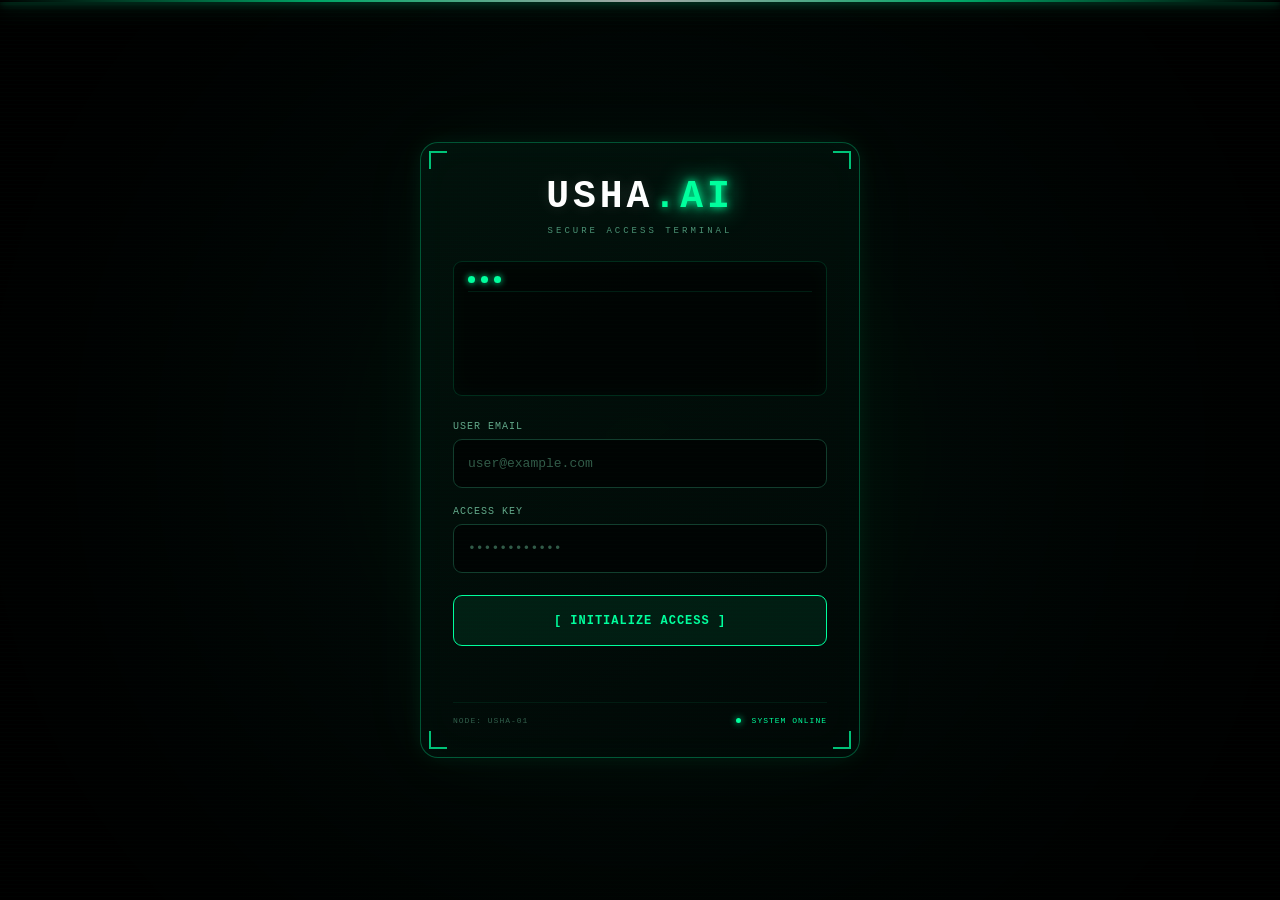
==== commit 47041cbb: "Update login.html" ====
--- a/login.html
+++ b/login.html
@@ -1,388 +1,1384 @@
 <!DOCTYPE html>
 <html lang="en">
+
 <head>
+
     <meta charset="UTF-8">
-    <meta name="viewport" content="width=device-width, initial-scale=1.0">
-
-    <title>USHA.AI — Login</title>
+
+    <meta
+        name="viewport"
+        content="width=device-width, initial-scale=1.0"
+    >
+
+    <title>USHA.AI — Secure Access</title>
+
 
     <style>
+
+        /* =================================================
+           RESET
+           ================================================= */
+
         * {
+            margin: 0;
+            padding: 0;
             box-sizing: border-box;
         }
 
+
+        html,
         body {
-            margin: 0;
-            min-height: 100vh;
+            width: 100%;
+            height: 100%;
+        }
+
+
+        body {
+
             overflow: hidden;
 
+            background:
+                radial-gradient(
+                    circle at center,
+                    #03150e 0%,
+                    #020a07 35%,
+                    #010403 70%,
+                    #000000 100%
+                );
+
+            color: #00ff9d;
+
+            font-family:
+                "Courier New",
+                Consolas,
+                monospace;
+        }
+
+
+        /* =================================================
+           MATRIX CANVAS
+           ================================================= */
+
+        #matrixCanvas {
+
+            position: fixed;
+
+            inset: 0;
+
+            width: 100%;
+            height: 100%;
+
+            z-index: -10;
+
+            opacity: 0.65;
+        }
+
+
+        /* =================================================
+           DARK OVERLAY
+           ================================================= */
+
+        .dark-overlay {
+
+            position: fixed;
+
+            inset: 0;
+
+            background:
+                radial-gradient(
+                    circle,
+                    transparent 20%,
+                    rgba(0,0,0,0.30) 70%,
+                    rgba(0,0,0,0.75) 100%
+                );
+
+            pointer-events: none;
+
+            z-index: -5;
+        }
+
+
+        /* =================================================
+           SCANLINES
+           ================================================= */
+
+        .scanlines {
+
+            position: fixed;
+
+            inset: 0;
+
+            pointer-events: none;
+
+            z-index: 20;
+
+            background:
+                repeating-linear-gradient(
+                    to bottom,
+                    rgba(0,255,157,0.025) 0px,
+                    rgba(0,255,157,0.025) 1px,
+                    transparent 1px,
+                    transparent 4px
+                );
+
+            opacity: 0.5;
+        }
+
+
+        /* =================================================
+           MOVING SCANNER
+           ================================================= */
+
+        .scanner {
+
+            position: fixed;
+
+            left: 0;
+
+            width: 100%;
+
+            height: 2px;
+
+            background:
+                linear-gradient(
+                    90deg,
+                    transparent,
+                    #00ff9d,
+                    #ffffff,
+                    #00ff9d,
+                    transparent
+                );
+
+            box-shadow:
+                0 0 8px #00ff9d,
+                0 0 25px #00ff9d;
+
+            opacity: 0.65;
+
+            z-index: 21;
+
+            animation:
+                scannerMove 5s linear infinite;
+        }
+
+
+        @keyframes scannerMove {
+
+            0% {
+                top: -5px;
+            }
+
+            100% {
+                top: 105%;
+            }
+
+        }
+
+
+        /* =================================================
+           GLITCH FLASH
+           ================================================= */
+
+        .glitch {
+
+            position: fixed;
+
+            inset: 0;
+
+            pointer-events: none;
+
+            z-index: 30;
+
+            opacity: 0;
+
+            background:
+                rgba(0,255,157,0.04);
+        }
+
+
+        .glitch.active {
+
+            animation:
+                glitchFlash 0.18s steps(2);
+        }
+
+
+        @keyframes glitchFlash {
+
+            0% {
+                opacity: 0;
+                transform: translateX(0);
+            }
+
+            25% {
+                opacity: 1;
+                transform: translateX(-3px);
+            }
+
+            50% {
+                opacity: 0.2;
+                transform: translateX(4px);
+            }
+
+            75% {
+                opacity: 0.8;
+                transform: translateX(-2px);
+            }
+
+            100% {
+                opacity: 0;
+                transform: translateX(0);
+            }
+
+        }
+
+
+        /* =================================================
+           MAIN WRAPPER
+           ================================================= */
+
+        .screen {
+
+            width: 100%;
+            height: 100%;
+
             display: flex;
+
             align-items: center;
             justify-content: center;
 
-            background: #020509;
+            padding: 20px;
+        }
+
+
+        /* =================================================
+           LOGIN PANEL
+           ================================================= */
+
+        .login-panel {
+
+            position: relative;
+
+            width:
+                min(
+                    440px,
+                    calc(100% - 20px)
+                );
+
+            padding: 32px;
+
+            background:
+                linear-gradient(
+                    145deg,
+                    rgba(2,18,12,0.95),
+                    rgba(1,8,6,0.96)
+                );
+
+            border:
+                1px solid
+                rgba(0,255,157,0.30);
+
+            border-radius: 18px;
+
+            box-shadow:
+
+                0 0 20px
+                rgba(0,255,157,0.08),
+
+                0 0 80px
+                rgba(0,255,157,0.04),
+
+                inset 0 0 40px
+                rgba(0,255,157,0.025);
+
+            backdrop-filter:
+                blur(12px);
+
+            animation:
+                panelAppear 1s ease;
+        }
+
+
+        @keyframes panelAppear {
+
+            from {
+
+                opacity: 0;
+
+                transform:
+                    scale(0.96)
+                    translateY(20px);
+
+                filter:
+                    blur(8px);
+            }
+
+            to {
+
+                opacity: 1;
+
+                transform:
+                    scale(1)
+                    translateY(0);
+
+                filter:
+                    blur(0);
+            }
+
+        }
+
+
+        /* =================================================
+           CORNER DECORATION
+           ================================================= */
+
+        .corner {
+
+            position: absolute;
+
+            width: 18px;
+            height: 18px;
+
+            border-color: #00ff9d;
+
+            border-style: solid;
+
+            opacity: 0.75;
+        }
+
+
+        .corner.tl {
+
+            top: 8px;
+            left: 8px;
+
+            border-width:
+                2px 0 0 2px;
+        }
+
+
+        .corner.tr {
+
+            top: 8px;
+            right: 8px;
+
+            border-width:
+                2px 2px 0 0;
+        }
+
+
+        .corner.bl {
+
+            bottom: 8px;
+            left: 8px;
+
+            border-width:
+                0 0 2px 2px;
+        }
+
+
+        .corner.br {
+
+            bottom: 8px;
+            right: 8px;
+
+            border-width:
+                0 2px 2px 0;
+        }
+
+
+        /* =================================================
+           LOGO
+           ================================================= */
+
+        .logo {
+
+            text-align: center;
+
+            margin-bottom: 25px;
+        }
+
+
+        .logo h1 {
+
+            color: #ffffff;
+
+            font-size:
+                clamp(28px, 7vw, 38px);
+
+            letter-spacing: 4px;
+
+            text-shadow:
+                0 0 15px
+                rgba(255,255,255,0.12);
+        }
+
+
+        .logo h1 span {
+
             color: #00ff9d;
 
-            font-family: "Courier New", monospace;
-        }
-
-        /* Hacker background */
-
-        .matrix {
-            position: fixed;
-            inset: 0;
+            text-shadow:
+                0 0 8px #00ff9d,
+                0 0 25px #00ff9d;
+        }
+
+
+        .logo p {
+
+            margin-top: 8px;
+
+            color: #4c9275;
+
+            font-size: 9px;
+
+            letter-spacing: 3px;
+        }
+
+
+        /* =================================================
+           TERMINAL
+           ================================================= */
+
+        .terminal {
+
+            min-height: 135px;
+
+            margin-bottom: 25px;
+
+            padding: 14px;
+
+            background:
+                rgba(0,0,0,0.65);
+
+            border:
+                1px solid
+                rgba(0,255,157,0.16);
+
+            border-radius: 9px;
+
+            box-shadow:
+                inset 0 0 20px
+                rgba(0,255,157,0.025);
+
             overflow: hidden;
-            z-index: -2;
-        }
-
-        .matrix span {
-            position: absolute;
-            top: -100px;
-
-            color: rgba(0, 255, 157, 0.35);
-
-            font-size: 14px;
-            writing-mode: vertical-rl;
-
-            animation: fall linear infinite;
-        }
-
-        .matrix span:nth-child(1) {
-            left: 5%;
-            animation-duration: 7s;
-        }
-
-        .matrix span:nth-child(2) {
-            left: 15%;
-            animation-duration: 5s;
-        }
-
-        .matrix span:nth-child(3) {
-            left: 28%;
-            animation-duration: 8s;
-        }
-
-        .matrix span:nth-child(4) {
-            left: 42%;
-            animation-duration: 6s;
-        }
-
-        .matrix span:nth-child(5) {
-            left: 58%;
-            animation-duration: 9s;
-        }
-
-        .matrix span:nth-child(6) {
-            left: 73%;
-            animation-duration: 5.5s;
-        }
-
-        .matrix span:nth-child(7) {
-            left: 88%;
-            animation-duration: 7.5s;
-        }
-
-        @keyframes fall {
-            from {
-                transform: translateY(-120%);
-            }
-
-            to {
-                transform: translateY(120vh);
-            }
-        }
-
-        /* Scan line */
-
-        .scanline {
-            position: fixed;
-            left: 0;
-            right: 0;
-            top: -5px;
-
-            height: 2px;
+
+            color: #00ff9d;
+
+            font-size: 10px;
+
+            line-height: 1.75;
+        }
+
+
+        .terminal-header {
+
+            display: flex;
+
+            gap: 6px;
+
+            margin-bottom: 9px;
+
+            padding-bottom: 8px;
+
+            border-bottom:
+                1px solid
+                rgba(0,255,157,0.10);
+        }
+
+
+        .terminal-dot {
+
+            width: 7px;
+            height: 7px;
+
+            border-radius: 50%;
 
             background: #00ff9d;
 
             box-shadow:
-                0 0 10px #00ff9d,
-                0 0 30px #00ff9d;
-
-            opacity: 0.5;
-
-            animation: scan 4s linear infinite;
-        }
-
-        @keyframes scan {
-            to {
-                top: 105%;
-            }
-        }
-
-        /* Login box */
-
-        .login-box {
-            width: min(410px, calc(100% - 35px));
-
-            padding: 35px;
-
-            background:
-                rgba(2, 12, 9, 0.94);
-
-            border:
-                1px solid rgba(0, 255, 157, 0.35);
-
-            border-radius: 18px;
+                0 0 7px #00ff9d;
+        }
+
+
+        .terminal-content {
+
+            color: #72eeb9;
+        }
+
+
+        .cursor {
+
+            display: inline-block;
+
+            width: 6px;
+            height: 11px;
+
+            margin-left: 3px;
+
+            background: #00ff9d;
 
             box-shadow:
-                0 0 50px rgba(0, 255, 157, 0.08),
-                inset 0 0 35px rgba(0, 255, 157, 0.025);
-
-            backdrop-filter: blur(12px);
-        }
-
-        .logo {
-            text-align: center;
-            margin-bottom: 25px;
-        }
-
-        .logo h1 {
-            margin: 0;
-
-            color: #fff;
-
-            font-size: 34px;
-
-            letter-spacing: 3px;
-        }
-
-        .logo h1 span {
-            color: #00ff9d;
-
-            text-shadow:
-                0 0 15px #00ff9d;
-        }
-
-        .logo p {
-            margin: 8px 0 0;
-
-            color: #467d67;
-
-            font-size: 10px;
-
-            letter-spacing: 2px;
-        }
-
-        /* Terminal */
-
-        .terminal {
-            min-height: 90px;
-
-            margin-bottom: 25px;
-            padding: 13px;
-
-            background: #010605;
-
-            border:
-                1px solid #0b3023;
-
-            border-radius: 8px;
-
-            color: #00ff9d;
-
-            font-size: 11px;
-
-            line-height: 1.7;
-
-            overflow: hidden;
-        }
-
-        .cursor {
-            animation: blink 0.8s infinite;
-        }
-
-        @keyframes blink {
+                0 0 7px #00ff9d;
+
+            animation:
+                cursorBlink 0.8s infinite;
+        }
+
+
+        @keyframes cursorBlink {
+
             50% {
                 opacity: 0;
             }
-        }
-
-        /* Inputs */
-
-        .group {
+
+        }
+
+
+        /* =================================================
+           INPUTS
+           ================================================= */
+
+        .input-group {
+
             margin-bottom: 18px;
         }
 
-        .group label {
+
+        .input-group label {
+
             display: block;
 
             margin-bottom: 7px;
 
-            color: #6ba88e;
-
-            font-size: 11px;
-        }
-
-        .group input {
+            color: #62a889;
+
+            font-size: 10px;
+
+            letter-spacing: 1px;
+        }
+
+
+        .input-group input {
+
             width: 100%;
-            height: 48px;
-
-            padding: 0 14px;
+
+            height: 49px;
+
+            padding:
+                0 14px;
 
             border:
-                1px solid #143d2e;
+                1px solid
+                #123d2d;
 
             border-radius: 9px;
 
             outline: none;
 
-            background: #010605;
+            background:
+                rgba(0,4,3,0.90);
 
             color: #00ff9d;
 
             font-family: inherit;
-            font-size: 14px;
-
-            transition: 0.25s;
-        }
-
-        .group input:focus {
-            border-color: #00ff9d;
+
+            font-size: 13px;
+
+            transition:
+                0.25s ease;
+        }
+
+
+        .input-group input:hover {
+
+            border-color:
+                rgba(0,255,157,0.35);
+        }
+
+
+        .input-group input:focus {
+
+            border-color:
+                #00ff9d;
 
             box-shadow:
-                0 0 18px rgba(0, 255, 157, 0.12);
-        }
-
-        .group input::placeholder {
-            color: #315847;
-        }
-
-        /* Button */
+                0 0 0 2px
+                rgba(0,255,157,0.05),
+
+                0 0 22px
+                rgba(0,255,157,0.10);
+        }
+
+
+        .input-group input::placeholder {
+
+            color: #315b48;
+        }
+
+
+        /* =================================================
+           LOGIN BUTTON
+           ================================================= */
 
         #loginButton {
+
+            position: relative;
+
             width: 100%;
-            height: 50px;
-
-            margin-top: 5px;
-
-            border: 0;
+
+            height: 51px;
+
+            margin-top: 4px;
+
+            border: 1px solid
+                #00ff9d;
+
             border-radius: 9px;
 
+            background:
+                rgba(0,255,157,0.08);
+
+            color: #00ff9d;
+
+            font-family: inherit;
+
+            font-size: 12px;
+
+            font-weight: 900;
+
+            letter-spacing: 1px;
+
+            cursor: pointer;
+
+            overflow: hidden;
+
+            transition:
+                0.25s ease;
+        }
+
+
+        #loginButton::before {
+
+            content: "";
+
+            position: absolute;
+
+            top: 0;
+            left: -120%;
+
+            width: 70%;
+            height: 100%;
+
+            background:
+                linear-gradient(
+                    90deg,
+                    transparent,
+                    rgba(255,255,255,0.25),
+                    transparent
+                );
+
+            transform:
+                skewX(-20deg);
+
+            transition:
+                left 0.6s ease;
+        }
+
+
+        #loginButton:hover {
+
+            background:
+                #00ff9d;
+
+            color: #00150d;
+
+            box-shadow:
+                0 0 25px
+                rgba(0,255,157,0.28);
+
+            transform:
+                translateY(-2px);
+        }
+
+
+        #loginButton:hover::before {
+
+            left: 140%;
+        }
+
+
+        #loginButton:disabled {
+
+            cursor: wait;
+
+            opacity: 0.6;
+        }
+
+
+        /* =================================================
+           STATUS
+           ================================================= */
+
+        #loginStatus {
+
+            min-height: 20px;
+
+            margin-top: 14px;
+
+            text-align: center;
+
+            font-size: 10px;
+
+            letter-spacing: 0.5px;
+        }
+
+
+        .success {
+
+            color: #00ff9d;
+
+            text-shadow:
+                0 0 8px
+                rgba(0,255,157,0.6);
+        }
+
+
+        .error {
+
+            color: #ff5577;
+
+            text-shadow:
+                0 0 8px
+                rgba(255,85,119,0.3);
+        }
+
+
+        /* =================================================
+           SYSTEM FOOTER
+           ================================================= */
+
+        .system-footer {
+
+            display: flex;
+
+            justify-content:
+                space-between;
+
+            margin-top: 22px;
+
+            padding-top: 13px;
+
+            border-top:
+                1px solid
+                rgba(0,255,157,0.08);
+
+            color: #315e4b;
+
+            font-size: 8px;
+
+            letter-spacing: 1px;
+        }
+
+
+        .online {
+
+            color: #00ff9d;
+        }
+
+
+        .online::before {
+
+            content: "";
+
+            display: inline-block;
+
+            width: 5px;
+            height: 5px;
+
+            margin-right: 5px;
+
+            border-radius: 50%;
+
             background: #00ff9d;
 
-            color: #00140d;
-
-            font-family: inherit;
-
-            font-size: 13px;
-            font-weight: 900;
-
-            cursor: pointer;
-
-            transition: 0.25s;
-        }
-
-        #loginButton:hover {
-            background: #65ffc1;
-
             box-shadow:
-                0 0 30px rgba(0, 255, 157, 0.3);
-
-            transform: translateY(-2px);
-        }
-
-        #loginStatus {
-            min-height: 22px;
-
-            margin-top: 15px;
-
-            text-align: center;
-
-            font-size: 11px;
-        }
-
-        .error {
-            color: #ff5577;
-        }
-
-        .success {
-            color: #00ff9d;
-        }
+                0 0 7px #00ff9d;
+        }
+
+
+        /* =================================================
+           MOBILE
+           ================================================= */
 
         @media (max-width: 500px) {
-            .login-box {
-                padding: 25px 20px;
-            }
-
-            .logo h1 {
-                font-size: 28px;
-            }
-        }
+
+            .screen {
+                padding: 12px;
+            }
+
+            .login-panel {
+
+                padding:
+                    26px 20px;
+
+                border-radius: 15px;
+            }
+
+            .terminal {
+
+                min-height: 125px;
+
+                font-size: 9px;
+            }
+
+            .system-footer {
+
+                font-size: 7px;
+            }
+
+        }
+
     </style>
+
 </head>
 
+
 <body>
 
-    <!-- Hacker animation -->
-
-    <div class="matrix">
-        <span>01010111010101010101010111001010</span>
-        <span>ACCESS SYSTEM USHA AI 01010101</span>
-        <span>101010101010011001010101010101</span>
-        <span>SECURE TERMINAL 110010101010</span>
-        <span>010101010101010101110101010101</span>
-        <span>USHA.AI AUTH NODE 0101010101</span>
-        <span>101010101010101001010101010101</span>
+
+    <!-- =================================================
+         MATRIX
+         ================================================= -->
+
+    <canvas id="matrixCanvas"></canvas>
+
+
+    <!-- =================================================
+         OVERLAYS
+         ================================================= -->
+
+    <div class="dark-overlay"></div>
+
+    <div class="scanlines"></div>
+
+    <div class="scanner"></div>
+
+    <div
+        class="glitch"
+        id="glitch"
+    ></div>
+
+
+    <!-- =================================================
+         LOGIN SCREEN
+         ================================================= -->
+
+    <div class="screen">
+
+        <main class="login-panel">
+
+
+            <!-- Corner decorations -->
+
+            <div class="corner tl"></div>
+            <div class="corner tr"></div>
+            <div class="corner bl"></div>
+            <div class="corner br"></div>
+
+
+            <!-- Logo -->
+
+            <div class="logo">
+
+                <h1>
+                    USHA<span>.AI</span>
+                </h1>
+
+                <p>
+                    SECURE ACCESS TERMINAL
+                </p>
+
+            </div>
+
+
+            <!-- Terminal -->
+
+            <div class="terminal">
+
+                <div class="terminal-header">
+
+                    <span class="terminal-dot"></span>
+                    <span class="terminal-dot"></span>
+                    <span class="terminal-dot"></span>
+
+                </div>
+
+                <div
+                    class="terminal-content"
+                    id="terminalContent"
+                ></div>
+
+            </div>
+
+
+            <!-- Login -->
+
+            <form id="loginForm">
+
+
+                <div class="input-group">
+
+                    <label>
+                        USER EMAIL
+                    </label>
+
+                    <input
+                        type="email"
+                        id="email"
+                        placeholder="user@example.com"
+                        autocomplete="email"
+                        required
+                    >
+
+                </div>
+
+
+                <div class="input-group">
+
+                    <label>
+                        ACCESS KEY
+                    </label>
+
+                    <input
+                        type="password"
+                        id="password"
+                        placeholder="••••••••••••"
+                        autocomplete="current-password"
+                        required
+                    >
+
+                </div>
+
+
+                <button
+                    type="submit"
+                    id="loginButton"
+                >
+                    [ INITIALIZE ACCESS ]
+                </button>
+
+
+                <div
+                    id="loginStatus"
+                ></div>
+
+
+            </form>
+
+
+            <!-- Footer -->
+
+            <div class="system-footer">
+
+                <span>
+                    NODE: USHA-01
+                </span>
+
+                <span class="online">
+                    SYSTEM ONLINE
+                </span>
+
+            </div>
+
+
+        </main>
+
     </div>
 
-    <div class="scanline"></div>
-
-    <!-- Login -->
-
-    <main class="login-box">
-
-        <div class="logo">
-            <h1>USHA<span>.AI</span></h1>
-            <p>SECURE ACCESS TERMINAL</p>
-        </div>
-
-        <div class="terminal" id="terminal"></div>
-
-        <form id="loginForm">
-
-            <div class="group">
-                <label>EMAIL</label>
-
-                <input
-                    type="email"
-                    id="email"
-                    placeholder="user@example.com"
-                    required
-                >
-            </div>
-
-            <div class="group">
-                <label>PASSWORD</label>
-
-                <input
-                    type="password"
-                    id="password"
-                    placeholder="Enter password"
-                    required
-                >
-            </div>
-
-            <button id="loginButton" type="submit">
-                [ ACCESS SYSTEM ]
-            </button>
-
-            <div id="loginStatus"></div>
-
-        </form>
-
-    </main>
+
+    <!-- =================================================
+         AUTH
+         ================================================= -->
 
     <script src="auth.js"></script>
 
+
+    <!-- =================================================
+         MATRIX + TERMINAL
+         ================================================= -->
+
+    <script>
+
+        /* =================================================
+           MATRIX RAIN
+           ================================================= */
+
+        const canvas =
+            document.getElementById(
+                "matrixCanvas"
+            );
+
+        const ctx =
+            canvas.getContext("2d");
+
+
+        let width;
+        let height;
+        let columns;
+        let drops;
+
+
+        const characters =
+            "01アイウエオカキクケコサシスセソタチツテト" +
+            "ABCDEFGHIJKLMNOPQRSTUVWXYZ" +
+            "$#@%&";
+
+
+        function resizeCanvas() {
+
+            const dpr =
+                Math.min(
+                    window.devicePixelRatio || 1,
+                    2
+                );
+
+            width =
+                window.innerWidth;
+
+            height =
+                window.innerHeight;
+
+            canvas.width =
+                width * dpr;
+
+            canvas.height =
+                height * dpr;
+
+            canvas.style.width =
+                width + "px";
+
+            canvas.style.height =
+                height + "px";
+
+            ctx.setTransform(
+                dpr,
+                0,
+                0,
+                dpr,
+                0,
+                0
+            );
+
+
+            const fontSize =
+                width < 600
+                    ? 11
+                    : 14;
+
+
+            columns =
+                Math.floor(
+                    width / fontSize
+                );
+
+
+            drops =
+                Array(columns)
+                    .fill(0)
+                    .map(
+                        () =>
+                            Math.random() *
+                            -50
+                    );
+
+        }
+
+
+        resizeCanvas();
+
+
+        window.addEventListener(
+            "resize",
+            resizeCanvas
+        );
+
+
+        function drawMatrix() {
+
+            ctx.fillStyle =
+                "rgba(0, 0, 0, 0.075)";
+
+            ctx.fillRect(
+                0,
+                0,
+                width,
+                height
+            );
+
+
+            const fontSize =
+                width < 600
+                    ? 11
+                    : 14;
+
+
+            ctx.font =
+                `${fontSize}px monospace`;
+
+
+            for (
+                let i = 0;
+                i < columns;
+                i++
+            ) {
+
+                const char =
+                    characters[
+                        Math.floor(
+                            Math.random() *
+                            characters.length
+                        )
+                    ];
+
+
+                const x =
+                    i * fontSize;
+
+
+                const y =
+                    drops[i] * fontSize;
+
+
+                /* Head */
+
+                ctx.fillStyle =
+                    "#b7ffe1";
+
+                ctx.shadowBlur = 12;
+
+                ctx.shadowColor =
+                    "#00ff9d";
+
+                ctx.fillText(
+                    char,
+                    x,
+                    y
+                );
+
+
+                /* Reset */
+
+                if (
+                    y > height &&
+                    Math.random() > 0.975
+                ) {
+
+                    drops[i] = 0;
+
+                }
+
+
+                drops[i] +=
+                    0.75;
+
+            }
+
+
+            ctx.shadowBlur = 0;
+
+        }
+
+
+        setInterval(
+            drawMatrix,
+            42
+        );
+
+
+        /* =================================================
+           TERMINAL BOOT SEQUENCE
+           ================================================= */
+
+        const terminal =
+            document.getElementById(
+                "terminalContent"
+            );
+
+
+        const bootMessages = [
+
+            "root@usha:~$ boot --secure",
+
+            "[ OK ] Loading neural interface",
+
+            "[ OK ] Initializing encryption module",
+
+            "[ OK ] Scanning network interface",
+
+            "[ OK ] Firewall ........ ACTIVE",
+
+            "[ OK ] Authentication node ONLINE",
+
+            "root@usha:~$ waiting_for_credentials_"
+
+        ];
+
+
+        let messageIndex = 0;
+
+
+        function typeLine() {
+
+            if (
+                messageIndex >=
+                bootMessages.length
+            ) {
+
+                return;
+
+            }
+
+
+            const line =
+                document.createElement(
+                    "div"
+                );
+
+
+            terminal.appendChild(
+                line
+            );
+
+
+            const text =
+                bootMessages[
+                    messageIndex
+                ];
+
+
+            let characterIndex = 0;
+
+
+            function typeCharacter() {
+
+                if (
+                    characterIndex <
+                    text.length
+                ) {
+
+                    line.textContent +=
+                        text[
+                            characterIndex
+                        ];
+
+                    characterIndex++;
+
+
+                    setTimeout(
+                        typeCharacter,
+                        12
+                    );
+
+                }
+                else {
+
+                    messageIndex++;
+
+
+                    setTimeout(
+                        typeLine,
+                        160
+                    );
+
+                }
+
+            }
+
+
+            typeCharacter();
+
+        }
+
+
+        typeLine();
+
+
+        /* =================================================
+           RANDOM GLITCH
+           ================================================= */
+
+        const glitch =
+            document.getElementById(
+                "glitch"
+            );
+
+
+        function triggerGlitch() {
+
+            glitch.classList.add(
+                "active"
+            );
+
+
+            setTimeout(
+                () => {
+
+                    glitch.classList.remove(
+                        "active"
+                    );
+
+                },
+                180
+            );
+
+        }
+
+
+        setInterval(
+            () => {
+
+                if (
+                    Math.random() > 0.45
+                ) {
+
+                    triggerGlitch();
+
+                }
+
+            },
+            5000
+        );
+
+
+        /* =================================================
+           LOGIN SUCCESS EFFECT
+           ================================================= */
+
+        const loginForm =
+            document.getElementById(
+                "loginForm"
+            );
+
+
+        loginForm.addEventListener(
+            "submit",
+            () => {
+
+                setTimeout(
+                    () => {
+
+                        triggerGlitch();
+
+                    },
+                    350
+                );
+
+            }
+        );
+
+    </script>
+
 </body>
+
 </html>
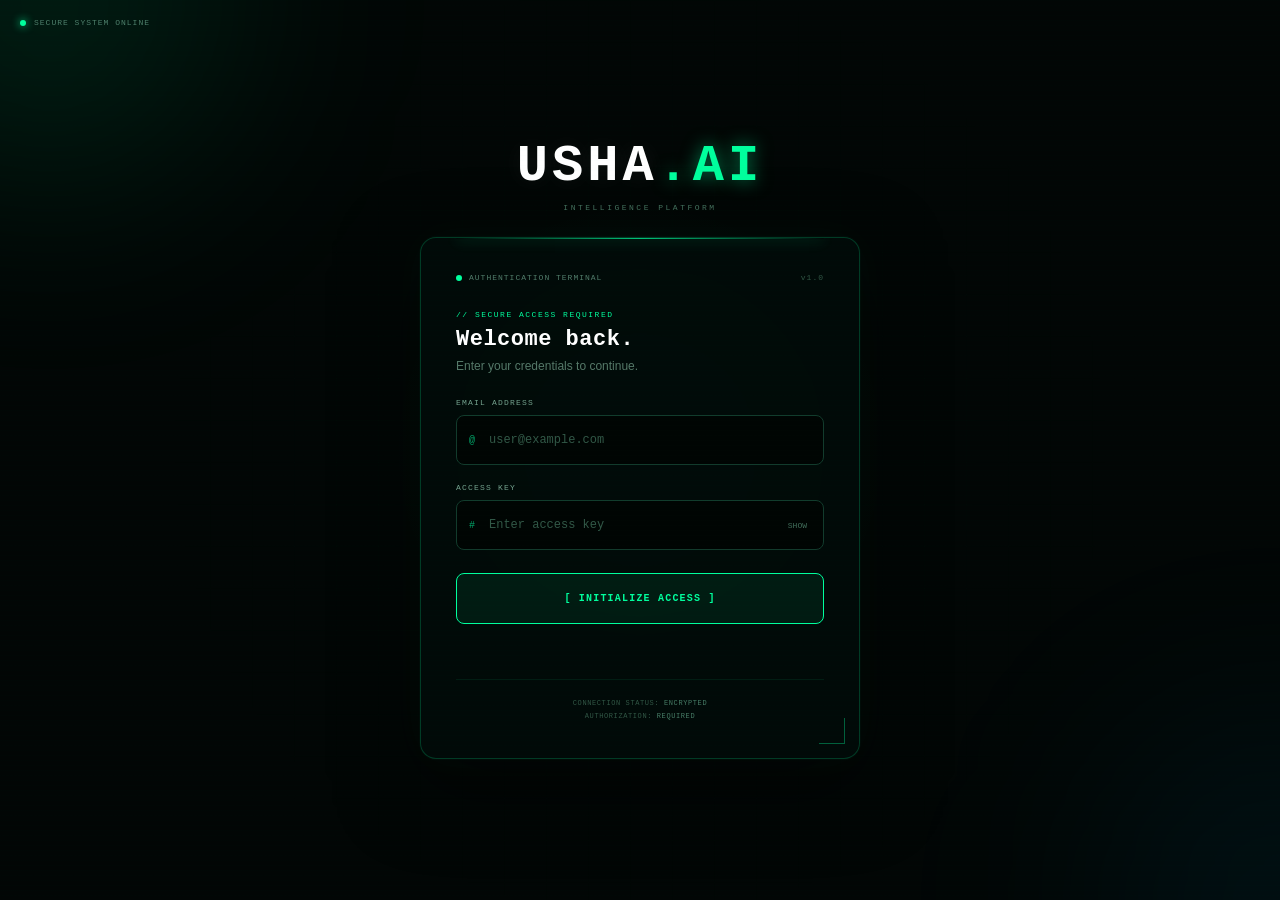
==== commit 57fe99c9: "Update login.html" ====
--- a/login.html
+++ b/login.html
@@ -10,6 +10,11 @@
         content="width=device-width, initial-scale=1.0"
     >
 
+    <meta
+        name="theme-color"
+        content="#020605"
+    >
+
     <title>USHA.AI — Secure Access</title>
 
 
@@ -29,24 +34,33 @@
         html,
         body {
             width: 100%;
-            height: 100%;
+            min-height: 100%;
         }
 
 
         body {
+
+            min-height: 100vh;
+
+            display: flex;
+
+            align-items: center;
+
+            justify-content: center;
+
+            padding: 25px;
 
             overflow: hidden;
 
             background:
                 radial-gradient(
-                    circle at center,
-                    #03150e 0%,
-                    #020a07 35%,
-                    #010403 70%,
-                    #000000 100%
-                );
-
-            color: #00ff9d;
+                    circle at 50% 50%,
+                    rgba(0,255,157,0.055),
+                    transparent 32%
+                ),
+                #020605;
+
+            color: #d7fff0;
 
             font-family:
                 "Courier New",
@@ -56,45 +70,59 @@
 
 
         /* =================================================
-           MATRIX CANVAS
+           MATRIX / GRID BACKGROUND
            ================================================= */
 
-        #matrixCanvas {
+        .grid {
 
             position: fixed;
 
             inset: 0;
 
-            width: 100%;
-            height: 100%;
-
             z-index: -10;
 
-            opacity: 0.65;
-        }
-
-
-        /* =================================================
-           DARK OVERLAY
-           ================================================= */
-
-        .dark-overlay {
-
-            position: fixed;
-
-            inset: 0;
-
-            background:
+            opacity: 0.22;
+
+            background-image:
+
+                linear-gradient(
+                    rgba(0,255,157,0.075) 1px,
+                    transparent 1px
+                ),
+
+                linear-gradient(
+                    90deg,
+                    rgba(0,255,157,0.075) 1px,
+                    transparent 1px
+                );
+
+            background-size:
+                42px 42px;
+
+            mask-image:
                 radial-gradient(
                     circle,
-                    transparent 20%,
-                    rgba(0,0,0,0.30) 70%,
-                    rgba(0,0,0,0.75) 100%
+                    black 0%,
+                    transparent 78%
                 );
 
-            pointer-events: none;
-
-            z-index: -5;
+            animation:
+                gridMove 15s linear infinite;
+        }
+
+
+        @keyframes gridMove {
+
+            from {
+                background-position:
+                    0 0;
+            }
+
+            to {
+                background-position:
+                    42px 42px;
+            }
+
         }
 
 
@@ -108,9 +136,9 @@
 
             inset: 0;
 
+            z-index: 10;
+
             pointer-events: none;
-
-            z-index: 20;
 
             background:
                 repeating-linear-gradient(
@@ -118,502 +146,562 @@
                     rgba(0,255,157,0.025) 0px,
                     rgba(0,255,157,0.025) 1px,
                     transparent 1px,
-                    transparent 4px
+                    transparent 5px
                 );
 
-            opacity: 0.5;
+            opacity: 0.45;
         }
 
 
         /* =================================================
-           MOVING SCANNER
+           FLOATING GLOW
            ================================================= */
 
-        .scanner {
+        .glow {
 
             position: fixed;
 
-            left: 0;
+            width: 360px;
+            height: 360px;
+
+            border-radius: 50%;
+
+            pointer-events: none;
+
+            filter: blur(110px);
+
+            z-index: -8;
+        }
+
+
+        .glow.one {
+
+            top: -180px;
+            left: -130px;
+
+            background:
+                rgba(0,255,157,0.10);
+
+            animation:
+                floatOne 8s ease-in-out infinite;
+        }
+
+
+        .glow.two {
+
+            right: -180px;
+            bottom: -180px;
+
+            background:
+                rgba(0,180,255,0.065);
+
+            animation:
+                floatTwo 11s ease-in-out infinite;
+        }
+
+
+        @keyframes floatOne {
+
+            0%,
+            100% {
+                transform:
+                    translate(0,0);
+            }
+
+            50% {
+                transform:
+                    translate(80px,50px);
+            }
+
+        }
+
+
+        @keyframes floatTwo {
+
+            0%,
+            100% {
+                transform:
+                    translate(0,0);
+            }
+
+            50% {
+                transform:
+                    translate(-70px,-45px);
+            }
+
+        }
+
+
+        /* =================================================
+           TOP SYSTEM STATUS
+           ================================================= */
+
+        .system-status {
+
+            position: fixed;
+
+            top: 18px;
+            left: 20px;
+
+            display: flex;
+
+            align-items: center;
+
+            gap: 8px;
+
+            color: #4e806c;
+
+            font-size: 8px;
+
+            letter-spacing: 1px;
+
+            z-index: 20;
+        }
+
+
+        .status-dot {
+
+            width: 6px;
+            height: 6px;
+
+            border-radius: 50%;
+
+            background:
+                #00ff9d;
+
+            box-shadow:
+                0 0 9px
+                #00ff9d;
+
+            animation:
+                pulse 1.5s infinite;
+        }
+
+
+        @keyframes pulse {
+
+            50% {
+                opacity: 0.25;
+            }
+
+        }
+
+
+        /* =================================================
+           LOGIN WRAPPER
+           ================================================= */
+
+        .login-wrapper {
 
             width: 100%;
 
-            height: 2px;
+            max-width: 440px;
+
+            position: relative;
+
+            z-index: 5;
+
+            animation:
+                appear 0.7s ease forwards;
+        }
+
+
+        @keyframes appear {
+
+            from {
+
+                opacity: 0;
+
+                transform:
+                    translateY(18px)
+                    scale(0.98);
+            }
+
+            to {
+
+                opacity: 1;
+
+                transform:
+                    translateY(0)
+                    scale(1);
+            }
+
+        }
+
+
+        /* =================================================
+           LOGO
+           ================================================= */
+
+        .logo {
+
+            text-align: center;
+
+            margin-bottom: 25px;
+        }
+
+
+        .logo h1 {
+
+            color: #ffffff;
+
+            font-size:
+                clamp(35px, 9vw, 52px);
+
+            line-height: 1;
+
+            letter-spacing: 4px;
+
+            font-weight: 900;
+
+            text-shadow:
+                0 0 25px
+                rgba(255,255,255,0.07);
+        }
+
+
+        .logo h1 span {
+
+            color: #00ff9d;
+
+            text-shadow:
+                0 0 18px
+                rgba(0,255,157,0.5);
+        }
+
+
+        .logo p {
+
+            margin-top: 10px;
+
+            color: #477561;
+
+            font-size: 8px;
+
+            letter-spacing: 2.5px;
+        }
+
+
+        /* =================================================
+           LOGIN CARD
+           ================================================= */
+
+        .login-card {
+
+            position: relative;
+
+            padding: 35px;
+
+            border:
+                1px solid
+                rgba(0,255,157,0.20);
+
+            border-radius: 16px;
+
+            background:
+                rgba(2,12,9,0.90);
+
+            backdrop-filter:
+                blur(18px);
+
+            box-shadow:
+
+                0 0 0 1px
+                rgba(0,255,157,0.025),
+
+                0 25px 80px
+                rgba(0,0,0,0.55),
+
+                0 0 45px
+                rgba(0,255,157,0.035);
+
+            overflow: hidden;
+        }
+
+
+        /* TOP LIGHT */
+
+        .login-card::before {
+
+            content: "";
+
+            position: absolute;
+
+            top: 0;
+            left: 8%;
+
+            width: 84%;
+
+            height: 1px;
 
             background:
                 linear-gradient(
                     90deg,
                     transparent,
                     #00ff9d,
-                    #ffffff,
-                    #00ff9d,
                     transparent
                 );
 
             box-shadow:
-                0 0 8px #00ff9d,
-                0 0 25px #00ff9d;
-
-            opacity: 0.65;
-
-            z-index: 21;
-
-            animation:
-                scannerMove 5s linear infinite;
-        }
-
-
-        @keyframes scannerMove {
-
-            0% {
-                top: -5px;
-            }
-
-            100% {
-                top: 105%;
-            }
-
+                0 0 14px
+                #00ff9d;
+
+            opacity: 0.75;
+        }
+
+
+        /* CORNER */
+
+        .login-card::after {
+
+            content: "";
+
+            position: absolute;
+
+            right: 14px;
+            bottom: 14px;
+
+            width: 25px;
+            height: 25px;
+
+            border-right:
+                1px solid
+                rgba(0,255,157,0.35);
+
+            border-bottom:
+                1px solid
+                rgba(0,255,157,0.35);
         }
 
 
         /* =================================================
-           GLITCH FLASH
+           TERMINAL HEADER
            ================================================= */
 
-        .glitch {
-
-            position: fixed;
-
-            inset: 0;
+        .terminal-header {
+
+            display: flex;
+
+            align-items: center;
+
+            gap: 7px;
+
+            margin-bottom: 28px;
+
+            color: #527d6b;
+
+            font-size: 8px;
+
+            letter-spacing: 1px;
+        }
+
+
+        .terminal-header .terminal-dot {
+
+            width: 6px;
+            height: 6px;
+
+            border-radius: 50%;
+
+            background: #00ff9d;
+        }
+
+
+        .terminal-header span:last-child {
+
+            margin-left: auto;
+
+            color: #315645;
+        }
+
+
+        /* =================================================
+           TITLE
+           ================================================= */
+
+        .login-title {
+
+            margin-bottom: 25px;
+        }
+
+
+        .login-title .code {
+
+            color: #00ff9d;
+
+            font-size: 8px;
+
+            letter-spacing: 1.5px;
+
+            margin-bottom: 8px;
+        }
+
+
+        .login-title h2 {
+
+            color: #ffffff;
+
+            font-size: 22px;
+
+            letter-spacing: 0.5px;
+        }
+
+
+        .login-title p {
+
+            margin-top: 7px;
+
+            color: #557969;
+
+            font-family:
+                Arial,
+                sans-serif;
+
+            font-size: 12px;
+        }
+
+
+        /* =================================================
+           FORM
+           ================================================= */
+
+        .form-group {
+
+            margin-bottom: 18px;
+        }
+
+
+        .form-group label {
+
+            display: block;
+
+            margin-bottom: 8px;
+
+            color: #75a48f;
+
+            font-size: 8px;
+
+            letter-spacing: 1.2px;
+        }
+
+
+        .input-wrap {
+
+            position: relative;
+        }
+
+
+        .input-prefix {
+
+            position: absolute;
+
+            left: 13px;
+            top: 50%;
+
+            transform:
+                translateY(-50%);
+
+            color: #00a96b;
+
+            font-size: 10px;
 
             pointer-events: none;
-
-            z-index: 30;
-
-            opacity: 0;
-
-            background:
-                rgba(0,255,157,0.04);
-        }
-
-
-        .glitch.active {
-
-            animation:
-                glitchFlash 0.18s steps(2);
-        }
-
-
-        @keyframes glitchFlash {
-
-            0% {
-                opacity: 0;
-                transform: translateX(0);
-            }
-
-            25% {
-                opacity: 1;
-                transform: translateX(-3px);
-            }
-
-            50% {
-                opacity: 0.2;
-                transform: translateX(4px);
-            }
-
-            75% {
-                opacity: 0.8;
-                transform: translateX(-2px);
-            }
-
-            100% {
-                opacity: 0;
-                transform: translateX(0);
-            }
-
-        }
-
-
-        /* =================================================
-           MAIN WRAPPER
-           ================================================= */
-
-        .screen {
+        }
+
+
+        .form-group input {
 
             width: 100%;
-            height: 100%;
-
-            display: flex;
-
-            align-items: center;
-            justify-content: center;
-
-            padding: 20px;
-        }
-
-
-        /* =================================================
-           LOGIN PANEL
-           ================================================= */
-
-        .login-panel {
-
-            position: relative;
-
-            width:
-                min(
-                    440px,
-                    calc(100% - 20px)
-                );
-
-            padding: 32px;
-
-            background:
-                linear-gradient(
-                    145deg,
-                    rgba(2,18,12,0.95),
-                    rgba(1,8,6,0.96)
-                );
+
+            height: 50px;
+
+            padding:
+                0 14px 0 32px;
+
+            outline: none;
 
             border:
                 1px solid
-                rgba(0,255,157,0.30);
-
-            border-radius: 18px;
-
-            box-shadow:
-
-                0 0 20px
-                rgba(0,255,157,0.08),
-
-                0 0 80px
-                rgba(0,255,157,0.04),
-
-                inset 0 0 40px
-                rgba(0,255,157,0.025);
-
-            backdrop-filter:
-                blur(12px);
-
-            animation:
-                panelAppear 1s ease;
-        }
-
-
-        @keyframes panelAppear {
-
-            from {
-
-                opacity: 0;
-
-                transform:
-                    scale(0.96)
-                    translateY(20px);
-
-                filter:
-                    blur(8px);
-            }
-
-            to {
-
-                opacity: 1;
-
-                transform:
-                    scale(1)
-                    translateY(0);
-
-                filter:
-                    blur(0);
-            }
-
-        }
-
-
-        /* =================================================
-           CORNER DECORATION
-           ================================================= */
-
-        .corner {
-
-            position: absolute;
-
-            width: 18px;
-            height: 18px;
-
-            border-color: #00ff9d;
-
-            border-style: solid;
-
-            opacity: 0.75;
-        }
-
-
-        .corner.tl {
-
-            top: 8px;
-            left: 8px;
-
-            border-width:
-                2px 0 0 2px;
-        }
-
-
-        .corner.tr {
-
-            top: 8px;
-            right: 8px;
-
-            border-width:
-                2px 2px 0 0;
-        }
-
-
-        .corner.bl {
-
-            bottom: 8px;
-            left: 8px;
-
-            border-width:
-                0 0 2px 2px;
-        }
-
-
-        .corner.br {
-
-            bottom: 8px;
-            right: 8px;
-
-            border-width:
-                0 2px 2px 0;
-        }
-
-
-        /* =================================================
-           LOGO
-           ================================================= */
-
-        .logo {
-
-            text-align: center;
-
-            margin-bottom: 25px;
-        }
-
-
-        .logo h1 {
-
-            color: #ffffff;
-
-            font-size:
-                clamp(28px, 7vw, 38px);
-
-            letter-spacing: 4px;
-
-            text-shadow:
-                0 0 15px
-                rgba(255,255,255,0.12);
-        }
-
-
-        .logo h1 span {
-
-            color: #00ff9d;
-
-            text-shadow:
-                0 0 8px #00ff9d,
-                0 0 25px #00ff9d;
-        }
-
-
-        .logo p {
-
-            margin-top: 8px;
-
-            color: #4c9275;
-
-            font-size: 9px;
-
-            letter-spacing: 3px;
-        }
-
-
-        /* =================================================
-           TERMINAL
-           ================================================= */
-
-        .terminal {
-
-            min-height: 135px;
-
-            margin-bottom: 25px;
-
-            padding: 14px;
+                #123b2c;
+
+            border-radius: 8px;
 
             background:
-                rgba(0,0,0,0.65);
-
-            border:
-                1px solid
-                rgba(0,255,157,0.16);
-
-            border-radius: 9px;
-
-            box-shadow:
-                inset 0 0 20px
-                rgba(0,255,157,0.025);
-
-            overflow: hidden;
-
-            color: #00ff9d;
-
-            font-size: 10px;
-
-            line-height: 1.75;
-        }
-
-
-        .terminal-header {
-
-            display: flex;
-
-            gap: 6px;
-
-            margin-bottom: 9px;
-
-            padding-bottom: 8px;
-
-            border-bottom:
-                1px solid
-                rgba(0,255,157,0.10);
-        }
-
-
-        .terminal-dot {
-
-            width: 7px;
-            height: 7px;
-
-            border-radius: 50%;
-
-            background: #00ff9d;
-
-            box-shadow:
-                0 0 7px #00ff9d;
-        }
-
-
-        .terminal-content {
-
-            color: #72eeb9;
-        }
-
-
-        .cursor {
-
-            display: inline-block;
-
-            width: 6px;
-            height: 11px;
-
-            margin-left: 3px;
-
-            background: #00ff9d;
-
-            box-shadow:
-                0 0 7px #00ff9d;
-
-            animation:
-                cursorBlink 0.8s infinite;
-        }
-
-
-        @keyframes cursorBlink {
-
-            50% {
-                opacity: 0;
-            }
-
-        }
-
-
-        /* =================================================
-           INPUTS
-           ================================================= */
-
-        .input-group {
-
-            margin-bottom: 18px;
-        }
-
-
-        .input-group label {
-
-            display: block;
-
-            margin-bottom: 7px;
-
-            color: #62a889;
-
-            font-size: 10px;
-
-            letter-spacing: 1px;
-        }
-
-
-        .input-group input {
-
-            width: 100%;
-
-            height: 49px;
-
-            padding:
-                0 14px;
-
-            border:
-                1px solid
-                #123d2d;
-
-            border-radius: 9px;
-
-            outline: none;
-
-            background:
-                rgba(0,4,3,0.90);
-
-            color: #00ff9d;
+                rgba(0,5,3,0.90);
+
+            color: #c9ffec;
 
             font-family: inherit;
 
-            font-size: 13px;
+            font-size: 12px;
 
             transition:
                 0.25s ease;
         }
 
 
-        .input-group input:hover {
+        .form-group input::placeholder {
+
+            color: #315847;
+        }
+
+
+        .form-group input:focus {
 
             border-color:
-                rgba(0,255,157,0.35);
-        }
-
-
-        .input-group input:focus {
-
-            border-color:
-                #00ff9d;
+                rgba(0,255,157,0.70);
 
             box-shadow:
-                0 0 0 2px
-                rgba(0,255,157,0.05),
-
-                0 0 22px
-                rgba(0,255,157,0.10);
-        }
-
-
-        .input-group input::placeholder {
-
-            color: #315b48;
+                0 0 20px
+                rgba(0,255,157,0.07),
+
+                inset 0 0 10px
+                rgba(0,255,157,0.025);
+        }
+
+
+        /* =================================================
+           PASSWORD TOGGLE
+           ================================================= */
+
+        .password-toggle {
+
+            position: absolute;
+
+            right: 10px;
+            top: 50%;
+
+            transform:
+                translateY(-50%);
+
+            border: 0;
+
+            background: transparent;
+
+            color: #416e5b;
+
+            font-family: inherit;
+
+            font-size: 8px;
+
+            cursor: pointer;
+
+            padding: 7px;
+
+            transition:
+                0.2s ease;
+        }
+
+
+        .password-toggle:hover {
+
+            color: #00ff9d;
+        }
+
+
+        #password {
+
+            padding-right: 65px;
         }
 
 
@@ -621,7 +709,7 @@
            LOGIN BUTTON
            ================================================= */
 
-        #loginButton {
+        .login-button {
 
             position: relative;
 
@@ -629,25 +717,26 @@
 
             height: 51px;
 
-            margin-top: 4px;
-
-            border: 1px solid
+            margin-top: 5px;
+
+            border:
+                1px solid
                 #00ff9d;
 
-            border-radius: 9px;
+            border-radius: 8px;
 
             background:
-                rgba(0,255,157,0.08);
+                rgba(0,255,157,0.07);
 
             color: #00ff9d;
 
             font-family: inherit;
 
-            font-size: 12px;
+            font-size: 10px;
 
             font-weight: 900;
 
-            letter-spacing: 1px;
+            letter-spacing: 1.2px;
 
             cursor: pointer;
 
@@ -658,35 +747,39 @@
         }
 
 
-        #loginButton::before {
+        .login-button::before {
 
             content: "";
 
             position: absolute;
 
             top: 0;
-            left: -120%;
+            left: -100%;
 
             width: 70%;
+
             height: 100%;
 
             background:
                 linear-gradient(
                     90deg,
                     transparent,
-                    rgba(255,255,255,0.25),
+                    rgba(255,255,255,0.10),
                     transparent
                 );
 
-            transform:
-                skewX(-20deg);
-
             transition:
-                left 0.6s ease;
-        }
-
-
-        #loginButton:hover {
+                0.5s ease;
+        }
+
+
+        .login-button:hover::before {
+
+            left: 130%;
+        }
+
+
+        .login-button:hover {
 
             background:
                 #00ff9d;
@@ -694,25 +787,21 @@
             color: #00150d;
 
             box-shadow:
-                0 0 25px
-                rgba(0,255,157,0.28);
-
-            transform:
-                translateY(-2px);
-        }
-
-
-        #loginButton:hover::before {
-
-            left: 140%;
-        }
-
-
-        #loginButton:disabled {
+                0 0 30px
+                rgba(0,255,157,0.22);
+        }
+
+
+        .login-button:disabled {
 
             cursor: wait;
 
-            opacity: 0.6;
+            opacity: 0.65;
+
+            background:
+                rgba(0,255,157,0.06);
+
+            color: #00ff9d;
         }
 
 
@@ -722,88 +811,190 @@
 
         #loginStatus {
 
-            min-height: 20px;
+            min-height: 19px;
 
             margin-top: 14px;
 
             text-align: center;
 
-            font-size: 10px;
-
-            letter-spacing: 0.5px;
-        }
-
-
-        .success {
+            font-size: 9px;
+
+            line-height: 1.5;
+        }
+
+
+        #loginStatus.error {
+
+            color: #ff5577;
+
+            text-shadow:
+                0 0 10px
+                rgba(255,85,119,0.25);
+        }
+
+
+        #loginStatus.success {
 
             color: #00ff9d;
 
             text-shadow:
-                0 0 8px
-                rgba(0,255,157,0.6);
-        }
-
-
-        .error {
-
-            color: #ff5577;
-
-            text-shadow:
-                0 0 8px
-                rgba(255,85,119,0.3);
+                0 0 10px
+                rgba(0,255,157,0.25);
         }
 
 
         /* =================================================
-           SYSTEM FOOTER
+           FOOTER
            ================================================= */
 
-        .system-footer {
-
-            display: flex;
-
-            justify-content:
-                space-between;
+        .security-note {
 
             margin-top: 22px;
 
-            padding-top: 13px;
+            padding-top: 17px;
 
             border-top:
                 1px solid
                 rgba(0,255,157,0.08);
 
-            color: #315e4b;
+            text-align: center;
+
+            color: #315645;
+
+            font-size: 7px;
+
+            line-height: 1.8;
+
+            letter-spacing: 0.6px;
+        }
+
+
+        .security-note span {
+
+            color: #477c66;
+        }
+
+
+        /* =================================================
+           ACCESS GRANTED OVERLAY
+           ================================================= */
+
+        .access-overlay {
+
+            position: fixed;
+
+            inset: 0;
+
+            z-index: 100;
+
+            display: flex;
+
+            align-items: center;
+
+            justify-content: center;
+
+            background:
+                #020605;
+
+            opacity: 0;
+
+            visibility: hidden;
+
+            transition:
+                0.35s ease;
+        }
+
+
+        .access-overlay.show {
+
+            opacity: 1;
+
+            visibility: visible;
+        }
+
+
+        .access-box {
+
+            text-align: center;
+
+            transform:
+                scale(0.85);
+
+            transition:
+                0.45s ease;
+        }
+
+
+        .access-overlay.show
+        .access-box {
+
+            transform:
+                scale(1);
+        }
+
+
+        .access-symbol {
+
+            width: 70px;
+            height: 70px;
+
+            margin: 0 auto 20px;
+
+            display: flex;
+
+            align-items: center;
+            justify-content: center;
+
+            border:
+                1px solid
+                #00ff9d;
+
+            border-radius: 50%;
+
+            color: #00ff9d;
+
+            font-size: 25px;
+
+            box-shadow:
+                0 0 35px
+                rgba(0,255,157,0.18);
+
+            animation:
+                accessPulse 1s infinite;
+        }
+
+
+        @keyframes accessPulse {
+
+            50% {
+
+                box-shadow:
+                    0 0 60px
+                    rgba(0,255,157,0.35);
+            }
+
+        }
+
+
+        .access-box h2 {
+
+            color: #00ff9d;
+
+            font-size: 19px;
+
+            letter-spacing: 2px;
+        }
+
+
+        .access-box p {
+
+            margin-top: 9px;
+
+            color: #527d6a;
 
             font-size: 8px;
 
             letter-spacing: 1px;
-        }
-
-
-        .online {
-
-            color: #00ff9d;
-        }
-
-
-        .online::before {
-
-            content: "";
-
-            display: inline-block;
-
-            width: 5px;
-            height: 5px;
-
-            margin-right: 5px;
-
-            border-radius: 50%;
-
-            background: #00ff9d;
-
-            box-shadow:
-                0 0 7px #00ff9d;
         }
 
 
@@ -811,33 +1002,52 @@
            MOBILE
            ================================================= */
 
-        @media (max-width: 500px) {
-
-            .screen {
-                padding: 12px;
+        @media (max-width: 520px) {
+
+            body {
+
+                padding: 15px;
             }
 
-            .login-panel {
-
-                padding:
-                    26px 20px;
-
-                border-radius: 15px;
-            }
-
-            .terminal {
-
-                min-height: 125px;
-
-                font-size: 9px;
-            }
-
-            .system-footer {
+
+            .system-status {
+
+                top: 12px;
+                left: 12px;
 
                 font-size: 7px;
             }
 
-        }
+
+            .login-card {
+
+                padding: 27px 21px;
+
+                border-radius: 13px;
+            }
+
+
+            .logo {
+
+                margin-bottom: 20px;
+            }
+
+
+            .logo h1 {
+
+                font-size: 37px;
+
+                letter-spacing: 3px;
+            }
+
+
+            .login-title h2 {
+
+                font-size: 20px;
+            }
+
+        }
+
 
     </style>
 
@@ -848,537 +1058,559 @@
 
 
     <!-- =================================================
-         MATRIX
+         BACKGROUND
          ================================================= -->
 
-    <canvas id="matrixCanvas"></canvas>
+    <div class="grid"></div>
+
+    <div class="glow one"></div>
+
+    <div class="glow two"></div>
+
+    <div class="scanlines"></div>
 
 
     <!-- =================================================
-         OVERLAYS
+         SYSTEM STATUS
          ================================================= -->
 
-    <div class="dark-overlay"></div>
-
-    <div class="scanlines"></div>
-
-    <div class="scanner"></div>
-
-    <div
-        class="glitch"
-        id="glitch"
-    ></div>
+    <div class="system-status">
+
+        <span class="status-dot"></span>
+
+        SECURE SYSTEM ONLINE
+
+    </div>
 
 
     <!-- =================================================
-         LOGIN SCREEN
+         LOGIN
          ================================================= -->
 
-    <div class="screen">
-
-        <main class="login-panel">
-
-
-            <!-- Corner decorations -->
-
-            <div class="corner tl"></div>
-            <div class="corner tr"></div>
-            <div class="corner bl"></div>
-            <div class="corner br"></div>
-
-
-            <!-- Logo -->
-
-            <div class="logo">
-
-                <h1>
-                    USHA<span>.AI</span>
-                </h1>
+    <main class="login-wrapper">
+
+
+        <!-- LOGO -->
+
+        <div class="logo">
+
+            <h1>
+                USHA<span>.AI</span>
+            </h1>
+
+            <p>
+                INTELLIGENCE PLATFORM
+            </p>
+
+        </div>
+
+
+        <!-- CARD -->
+
+        <section class="login-card">
+
+
+            <!-- TERMINAL HEADER -->
+
+            <div class="terminal-header">
+
+                <span class="terminal-dot"></span>
+
+                AUTHENTICATION TERMINAL
+
+                <span>
+                    v1.0
+                </span>
+
+            </div>
+
+
+            <!-- TITLE -->
+
+            <div class="login-title">
+
+                <div class="code">
+                    // SECURE ACCESS REQUIRED
+                </div>
+
+                <h2>
+                    Welcome back.
+                </h2>
 
                 <p>
-                    SECURE ACCESS TERMINAL
+                    Enter your credentials to continue.
                 </p>
 
             </div>
 
 
-            <!-- Terminal -->
-
-            <div class="terminal">
-
-                <div class="terminal-header">
-
-                    <span class="terminal-dot"></span>
-                    <span class="terminal-dot"></span>
-                    <span class="terminal-dot"></span>
+            <!-- FORM -->
+
+            <form id="loginForm">
+
+
+                <!-- EMAIL -->
+
+                <div class="form-group">
+
+                    <label for="email">
+                        EMAIL ADDRESS
+                    </label>
+
+
+                    <div class="input-wrap">
+
+                        <span class="input-prefix">
+                            @
+                        </span>
+
+                        <input
+                            type="email"
+                            id="email"
+                            name="email"
+                            placeholder="user@example.com"
+                            autocomplete="email"
+                            required
+                        >
+
+                    </div>
 
                 </div>
 
-                <div
-                    class="terminal-content"
-                    id="terminalContent"
-                ></div>
-
-            </div>
-
-
-            <!-- Login -->
-
-            <form id="loginForm">
-
-
-                <div class="input-group">
-
-                    <label>
-                        USER EMAIL
-                    </label>
-
-                    <input
-                        type="email"
-                        id="email"
-                        placeholder="user@example.com"
-                        autocomplete="email"
-                        required
-                    >
-
-                </div>
-
-
-                <div class="input-group">
-
-                    <label>
+
+                <!-- PASSWORD -->
+
+                <div class="form-group">
+
+                    <label for="password">
                         ACCESS KEY
                     </label>
 
-                    <input
-                        type="password"
-                        id="password"
-                        placeholder="••••••••••••"
-                        autocomplete="current-password"
-                        required
-                    >
+
+                    <div class="input-wrap">
+
+                        <span class="input-prefix">
+                            #
+                        </span>
+
+                        <input
+                            type="password"
+                            id="password"
+                            name="password"
+                            placeholder="Enter access key"
+                            autocomplete="current-password"
+                            required
+                        >
+
+
+                        <button
+                            type="button"
+                            class="password-toggle"
+                            id="passwordToggle"
+                        >
+                            SHOW
+                        </button>
+
+                    </div>
 
                 </div>
 
+
+                <!-- LOGIN -->
 
                 <button
                     type="submit"
+                    class="login-button"
                     id="loginButton"
                 >
                     [ INITIALIZE ACCESS ]
                 </button>
 
 
+                <!-- STATUS -->
+
                 <div
                     id="loginStatus"
+                    aria-live="polite"
                 ></div>
 
 
             </form>
 
 
-            <!-- Footer -->
-
-            <div class="system-footer">
-
-                <span>
-                    NODE: USHA-01
-                </span>
-
-                <span class="online">
-                    SYSTEM ONLINE
-                </span>
+            <!-- SECURITY NOTE -->
+
+            <div class="security-note">
+
+                CONNECTION STATUS:
+                <span>ENCRYPTED</span>
+                <br>
+
+                AUTHORIZATION:
+                <span>REQUIRED</span>
 
             </div>
 
 
-        </main>
+        </section>
+
+
+    </main>
+
+
+    <!-- =================================================
+         ACCESS OVERLAY
+         ================================================= -->
+
+    <div
+        class="access-overlay"
+        id="accessOverlay"
+    >
+
+        <div class="access-box">
+
+            <div class="access-symbol">
+                ✓
+            </div>
+
+            <h2>
+                ACCESS GRANTED
+            </h2>
+
+            <p>
+                INITIALIZING USHA.AI...
+            </p>
+
+        </div>
 
     </div>
 
 
     <!-- =================================================
-         AUTH
+         AUTH SYSTEM
          ================================================= -->
 
     <script src="auth.js"></script>
 
 
     <!-- =================================================
-         MATRIX + TERMINAL
+         LOGIN UI
          ================================================= -->
 
     <script>
 
-        /* =================================================
-           MATRIX RAIN
-           ================================================= */
-
-        const canvas =
-            document.getElementById(
-                "matrixCanvas"
-            );
-
-        const ctx =
-            canvas.getContext("2d");
-
-
-        let width;
-        let height;
-        let columns;
-        let drops;
-
-
-        const characters =
-            "01アイウエオカキクケコサシスセソタチツテト" +
-            "ABCDEFGHIJKLMNOPQRSTUVWXYZ" +
-            "$#@%&";
-
-
-        function resizeCanvas() {
-
-            const dpr =
-                Math.min(
-                    window.devicePixelRatio || 1,
-                    2
+        document.addEventListener(
+            "DOMContentLoaded",
+            function () {
+
+
+                const form =
+                    document.getElementById(
+                        "loginForm"
+                    );
+
+
+                const email =
+                    document.getElementById(
+                        "email"
+                    );
+
+
+                const password =
+                    document.getElementById(
+                        "password"
+                    );
+
+
+                const toggle =
+                    document.getElementById(
+                        "passwordToggle"
+                    );
+
+
+                const button =
+                    document.getElementById(
+                        "loginButton"
+                    );
+
+
+                const status =
+                    document.getElementById(
+                        "loginStatus"
+                    );
+
+
+                const overlay =
+                    document.getElementById(
+                        "accessOverlay"
+                    );
+
+
+                /* =========================================
+                   PASSWORD SHOW / HIDE
+                   ========================================= */
+
+                toggle.addEventListener(
+                    "click",
+                    function () {
+
+                        if (
+                            password.type ===
+                            "password"
+                        ) {
+
+                            password.type =
+                                "text";
+
+                            toggle.textContent =
+                                "HIDE";
+
+                        }
+                        else {
+
+                            password.type =
+                                "password";
+
+                            toggle.textContent =
+                                "SHOW";
+
+                        }
+
+                    }
                 );
 
-            width =
-                window.innerWidth;
-
-            height =
-                window.innerHeight;
-
-            canvas.width =
-                width * dpr;
-
-            canvas.height =
-                height * dpr;
-
-            canvas.style.width =
-                width + "px";
-
-            canvas.style.height =
-                height + "px";
-
-            ctx.setTransform(
-                dpr,
-                0,
-                0,
-                dpr,
-                0,
-                0
-            );
-
-
-            const fontSize =
-                width < 600
-                    ? 11
-                    : 14;
-
-
-            columns =
-                Math.floor(
-                    width / fontSize
+
+                /* =========================================
+                   LOGIN
+                   ========================================= */
+
+                form.addEventListener(
+                    "submit",
+                    function (event) {
+
+                        event.preventDefault();
+
+
+                        const userEmail =
+                            email.value.trim();
+
+
+                        const userPassword =
+                            password.value;
+
+
+                        /* EMAIL */
+
+                        if (!userEmail) {
+
+                            status.textContent =
+                                "ACCESS DENIED — Email required.";
+
+                            status.className =
+                                "error";
+
+                            email.focus();
+
+                            return;
+
+                        }
+
+
+                        const emailPattern =
+                            /^[^\s@]+@[^\s@]+\.[^\s@]+$/;
+
+
+                        if (
+                            !emailPattern.test(
+                                userEmail
+                            )
+                        ) {
+
+                            status.textContent =
+                                "ACCESS DENIED — Invalid email.";
+
+                            status.className =
+                                "error";
+
+                            email.focus();
+
+                            return;
+
+                        }
+
+
+                        /* PASSWORD */
+
+                        if (!userPassword) {
+
+                            status.textContent =
+                                "ACCESS DENIED — Access key required.";
+
+                            status.className =
+                                "error";
+
+                            password.focus();
+
+                            return;
+
+                        }
+
+
+                        /*
+                         * The actual credential check
+                         * remains inside auth.js.
+                         */
+
+                        button.disabled =
+                            true;
+
+                        button.textContent =
+                            "[ VERIFYING... ]";
+
+
+                        status.textContent =
+                            "VERIFYING CREDENTIALS...";
+
+                        status.className =
+                            "";
+
+
+                        /*
+                         * Call the existing login
+                         * validation from auth.js.
+                         *
+                         * Demo password:
+                         * iloveyouneil
+                         */
+
+                        setTimeout(
+                            function () {
+
+                                if (
+                                    userPassword !==
+                                    "iloveyouneil"
+                                ) {
+
+                                    button.disabled =
+                                        false;
+
+                                    button.textContent =
+                                        "[ INITIALIZE ACCESS ]";
+
+
+                                    status.textContent =
+                                        "ACCESS DENIED — Invalid access key.";
+
+                                    status.className =
+                                        "error";
+
+
+                                    password.value =
+                                        "";
+
+                                    password.focus();
+
+                                    return;
+
+                                }
+
+
+                                /*
+                                 * Save session.
+                                 */
+
+                                localStorage.setItem(
+                                    "usha_ai_logged_in",
+                                    "true"
+                                );
+
+
+                                localStorage.setItem(
+                                    "usha_ai_user_email",
+                                    userEmail
+                                );
+
+
+                                /*
+                                 * SUCCESS
+                                 */
+
+                                button.textContent =
+                                    "[ ACCESS GRANTED ]";
+
+
+                                status.textContent =
+                                    "AUTHENTICATION SUCCESSFUL";
+
+                                status.className =
+                                    "success";
+
+
+                                overlay.classList.add(
+                                    "show"
+                                );
+
+
+                                /*
+                                 * Redirect
+                                 */
+
+                                setTimeout(
+                                    function () {
+
+                                        window.location.href =
+                                            "index.html";
+
+                                    },
+                                    1100
+                                );
+
+
+                            },
+                            550
+                        );
+
+                    }
                 );
 
 
-            drops =
-                Array(columns)
-                    .fill(0)
-                    .map(
-                        () =>
-                            Math.random() *
-                            -50
-                    );
-
-        }
-
-
-        resizeCanvas();
-
-
-        window.addEventListener(
-            "resize",
-            resizeCanvas
-        );
-
-
-        function drawMatrix() {
-
-            ctx.fillStyle =
-                "rgba(0, 0, 0, 0.075)";
-
-            ctx.fillRect(
-                0,
-                0,
-                width,
-                height
-            );
-
-
-            const fontSize =
-                width < 600
-                    ? 11
-                    : 14;
-
-
-            ctx.font =
-                `${fontSize}px monospace`;
-
-
-            for (
-                let i = 0;
-                i < columns;
-                i++
-            ) {
-
-                const char =
-                    characters[
-                        Math.floor(
-                            Math.random() *
-                            characters.length
-                        )
-                    ];
-
-
-                const x =
-                    i * fontSize;
-
-
-                const y =
-                    drops[i] * fontSize;
-
-
-                /* Head */
-
-                ctx.fillStyle =
-                    "#b7ffe1";
-
-                ctx.shadowBlur = 12;
-
-                ctx.shadowColor =
-                    "#00ff9d";
-
-                ctx.fillText(
-                    char,
-                    x,
-                    y
+                /* =========================================
+                   ENTER KEY FEEDBACK
+                   ========================================= */
+
+                [email, password].forEach(
+                    function (input) {
+
+                        input.addEventListener(
+                            "input",
+                            function () {
+
+                                if (
+                                    status.className ===
+                                    "error"
+                                ) {
+
+                                    status.textContent =
+                                        "";
+
+                                    status.className =
+                                        "";
+
+                                }
+
+                            }
+                        );
+
+                    }
                 );
 
-
-                /* Reset */
-
-                if (
-                    y > height &&
-                    Math.random() > 0.975
-                ) {
-
-                    drops[i] = 0;
-
-                }
-
-
-                drops[i] +=
-                    0.75;
-
-            }
-
-
-            ctx.shadowBlur = 0;
-
-        }
-
-
-        setInterval(
-            drawMatrix,
-            42
-        );
-
-
-        /* =================================================
-           TERMINAL BOOT SEQUENCE
-           ================================================= */
-
-        const terminal =
-            document.getElementById(
-                "terminalContent"
-            );
-
-
-        const bootMessages = [
-
-            "root@usha:~$ boot --secure",
-
-            "[ OK ] Loading neural interface",
-
-            "[ OK ] Initializing encryption module",
-
-            "[ OK ] Scanning network interface",
-
-            "[ OK ] Firewall ........ ACTIVE",
-
-            "[ OK ] Authentication node ONLINE",
-
-            "root@usha:~$ waiting_for_credentials_"
-
-        ];
-
-
-        let messageIndex = 0;
-
-
-        function typeLine() {
-
-            if (
-                messageIndex >=
-                bootMessages.length
-            ) {
-
-                return;
-
-            }
-
-
-            const line =
-                document.createElement(
-                    "div"
-                );
-
-
-            terminal.appendChild(
-                line
-            );
-
-
-            const text =
-                bootMessages[
-                    messageIndex
-                ];
-
-
-            let characterIndex = 0;
-
-
-            function typeCharacter() {
-
-                if (
-                    characterIndex <
-                    text.length
-                ) {
-
-                    line.textContent +=
-                        text[
-                            characterIndex
-                        ];
-
-                    characterIndex++;
-
-
-                    setTimeout(
-                        typeCharacter,
-                        12
-                    );
-
-                }
-                else {
-
-                    messageIndex++;
-
-
-                    setTimeout(
-                        typeLine,
-                        160
-                    );
-
-                }
-
-            }
-
-
-            typeCharacter();
-
-        }
-
-
-        typeLine();
-
-
-        /* =================================================
-           RANDOM GLITCH
-           ================================================= */
-
-        const glitch =
-            document.getElementById(
-                "glitch"
-            );
-
-
-        function triggerGlitch() {
-
-            glitch.classList.add(
-                "active"
-            );
-
-
-            setTimeout(
-                () => {
-
-                    glitch.classList.remove(
-                        "active"
-                    );
-
-                },
-                180
-            );
-
-        }
-
-
-        setInterval(
-            () => {
-
-                if (
-                    Math.random() > 0.45
-                ) {
-
-                    triggerGlitch();
-
-                }
-
-            },
-            5000
-        );
-
-
-        /* =================================================
-           LOGIN SUCCESS EFFECT
-           ================================================= */
-
-        const loginForm =
-            document.getElementById(
-                "loginForm"
-            );
-
-
-        loginForm.addEventListener(
-            "submit",
-            () => {
-
-                setTimeout(
-                    () => {
-
-                        triggerGlitch();
-
-                    },
-                    350
-                );
 
             }
         );
 
     </script>
 
+
 </body>
 
 </html>
